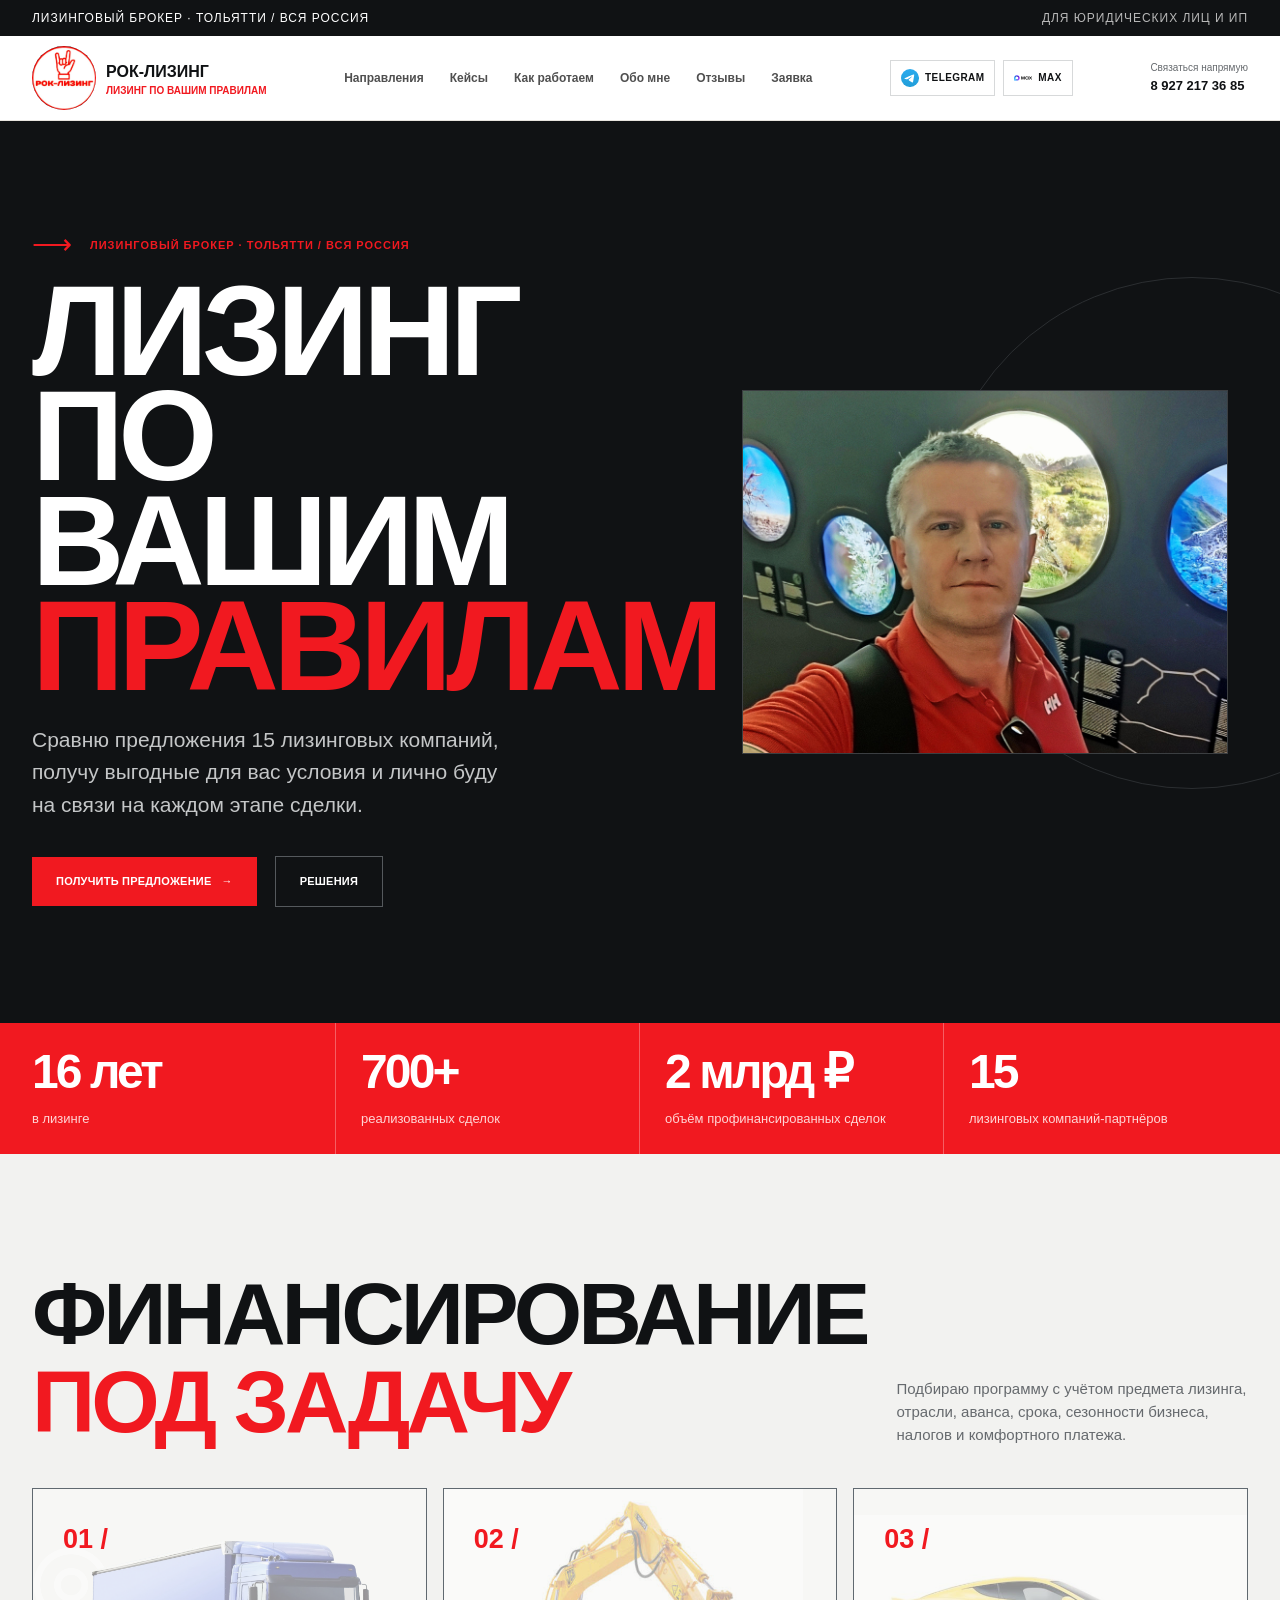
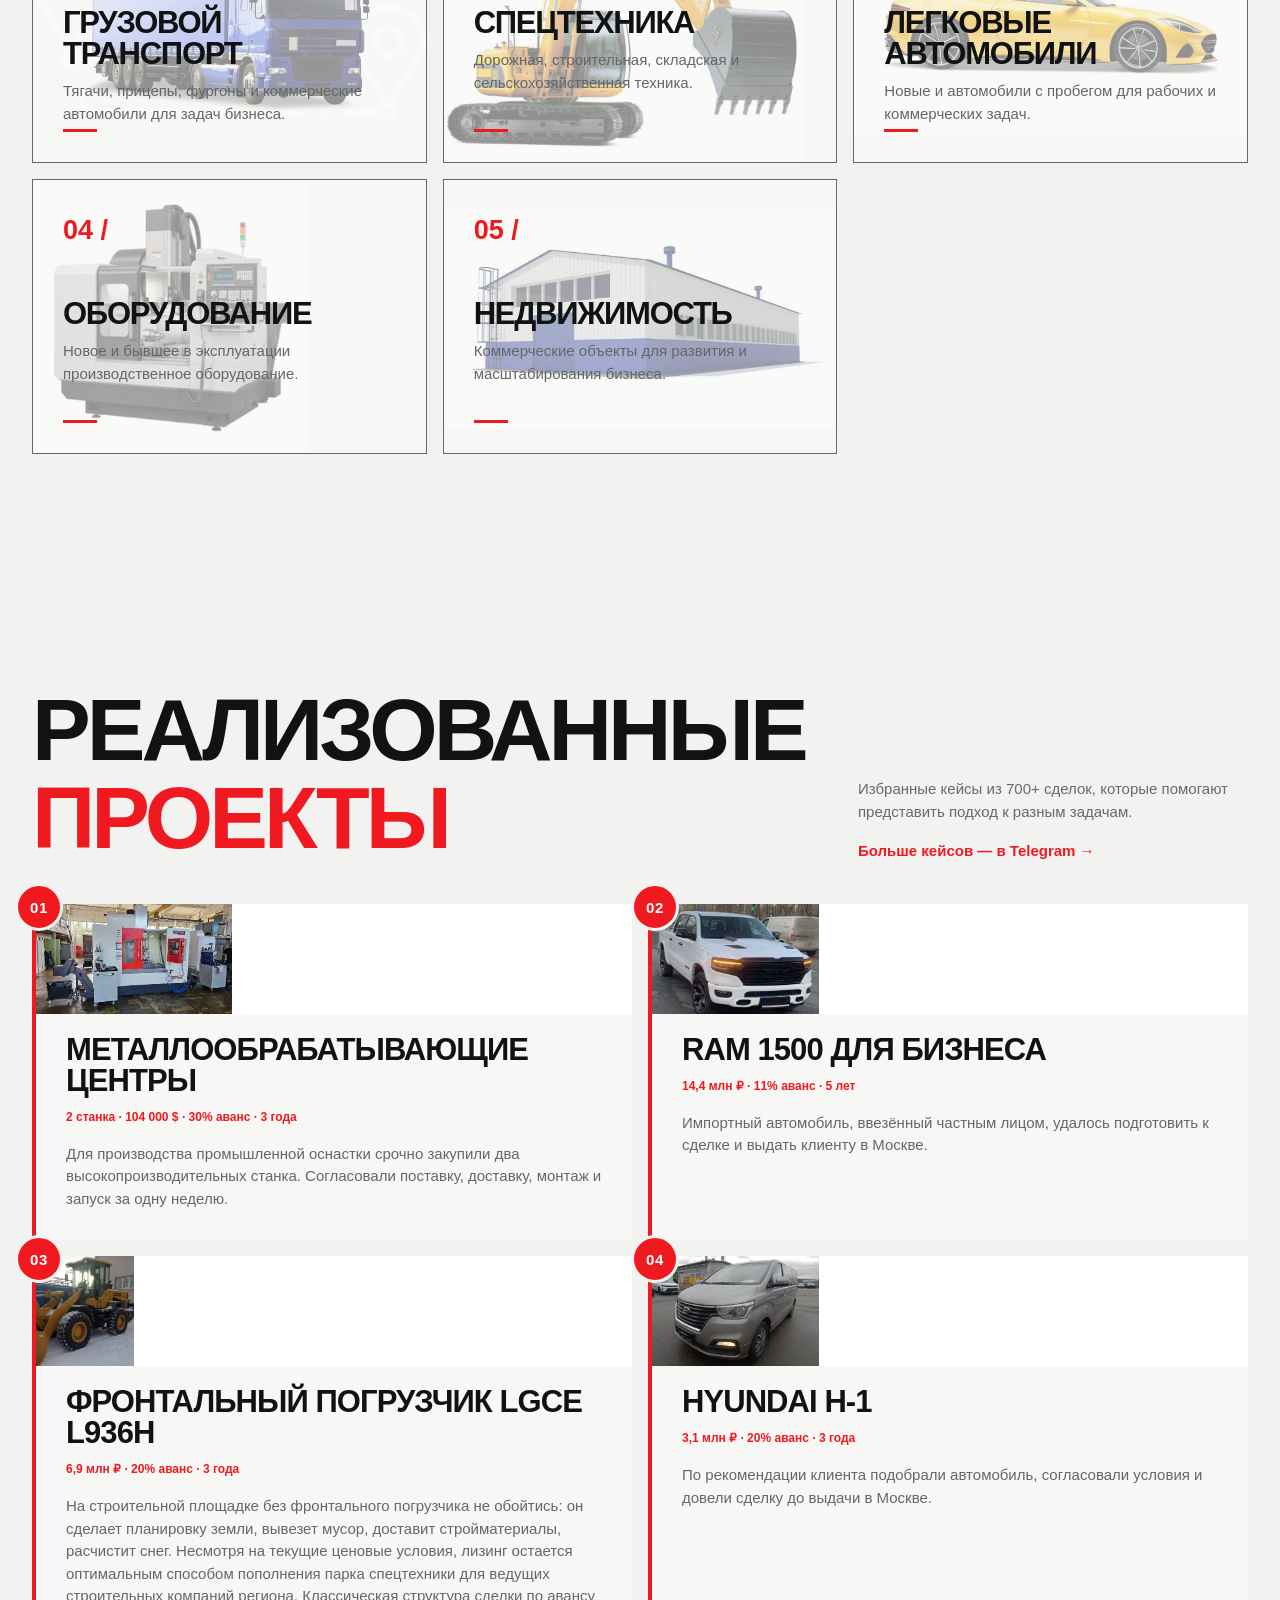
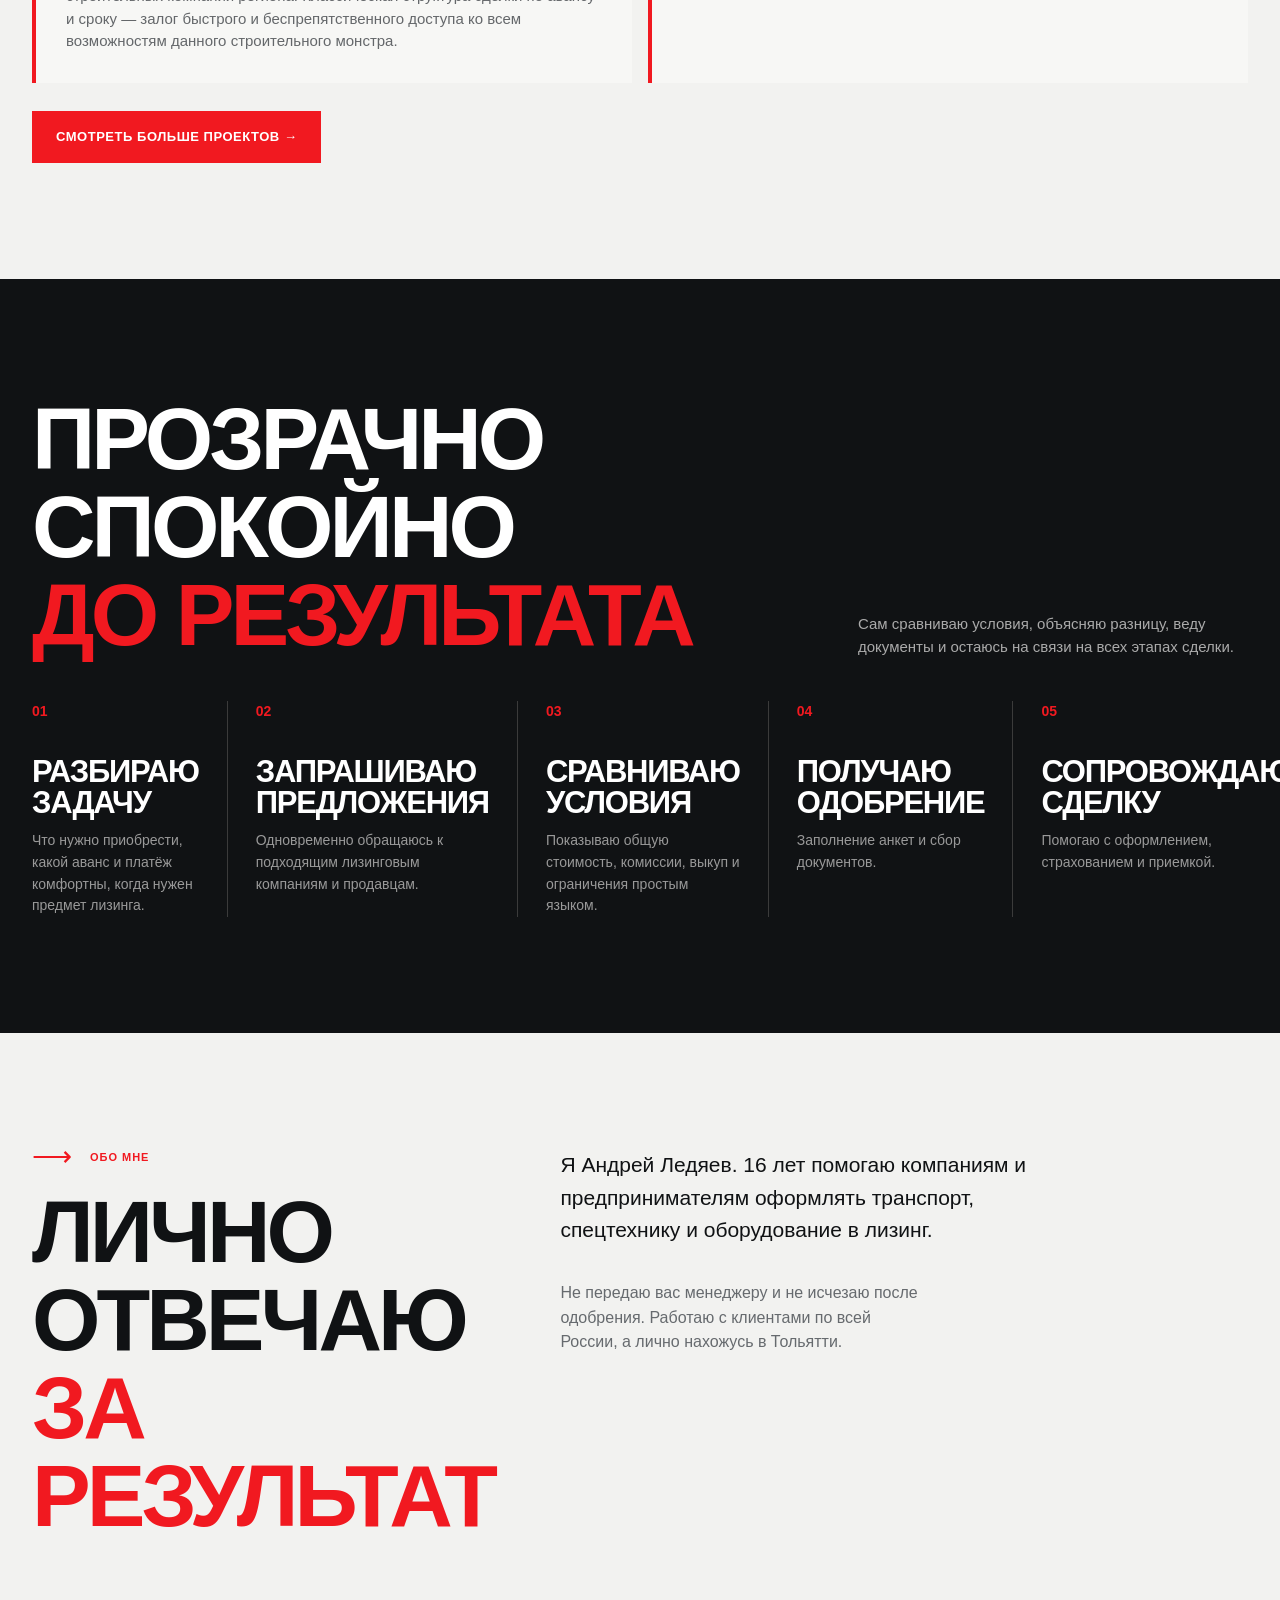
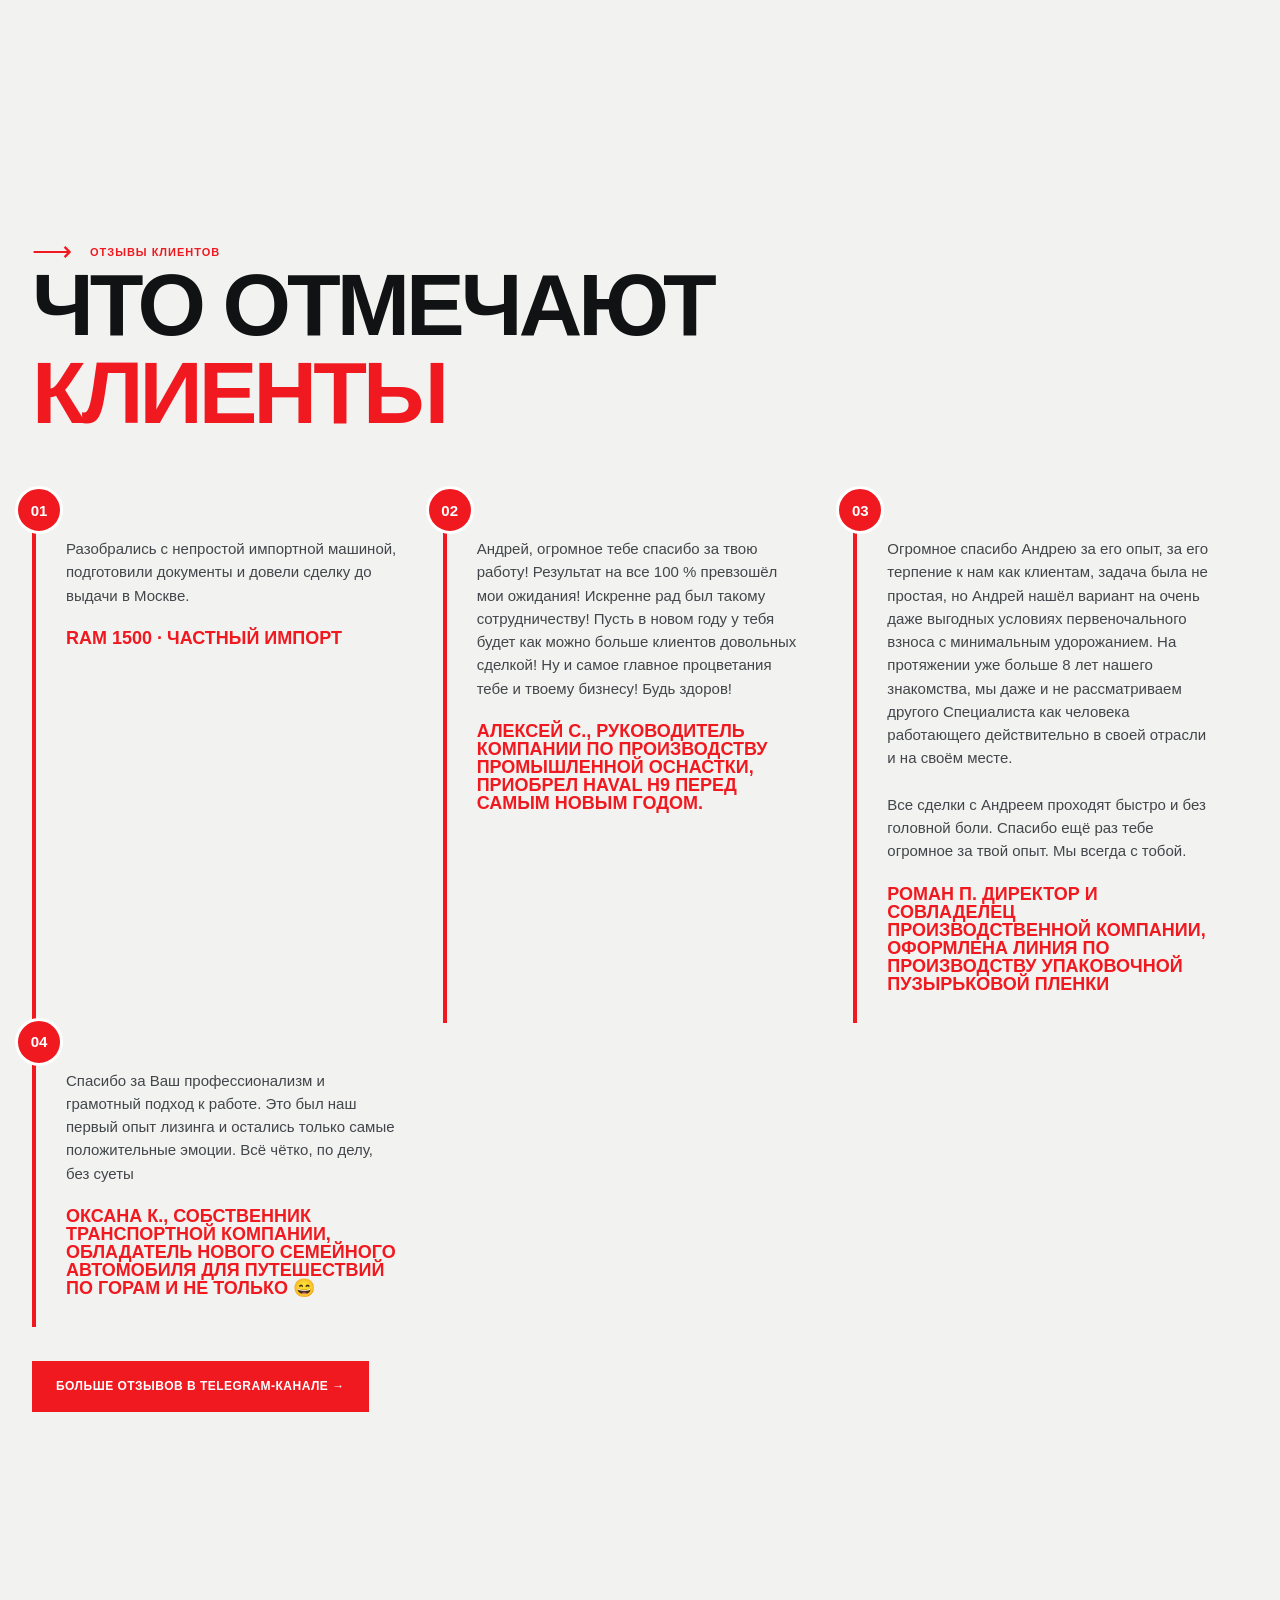
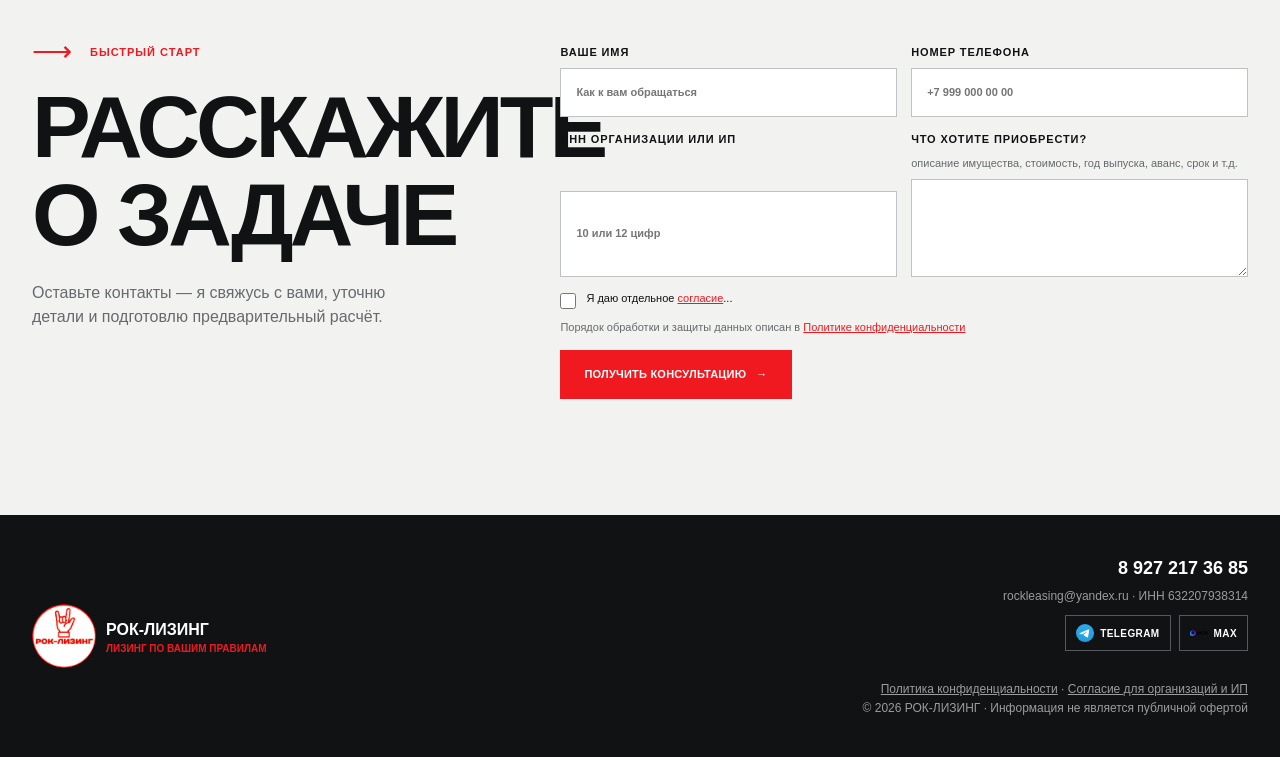
==== index.html @ af149088 "Update form action URL in index.html" ====
<!doctype html>
<html lang="ru">
<head>
  <meta charset="utf-8">
  <meta name="viewport" content="width=device-width, initial-scale=1">
  <meta name="description" content="РОК-ЛИЗИНГ — подбор выгодных условий лизинга с Андреем Ледяевым. Сравним предложения 15 лизинговых компаний.">
  <title>РОК-ЛИЗИНГ — подбор выгодных условий лизинга</title>
  <link rel="icon" type="image/png" href="assets/icons/favicon.png">
  <style>
    :root {
      --red: #ed1c24;
      --red-dark: #bd1017;
      --ink: #111111;
      --muted: #707070;
      --line: #dfdfdf;
      --paper: #f6f6f4;
      --white: #ffffff;
      --radius: 22px;
    }

    * { box-sizing: border-box; }
    html { scroll-behavior: smooth; }
    body {
      margin: 0;
      color: var(--ink);
      background: var(--paper);
      font-family: Arial, Helvetica, sans-serif;
      line-height: 1.45;
    }
    a { color: inherit; text-decoration: none; }
    button, input, textarea { font: inherit; }
    .container { width: min(1180px, calc(100% - 48px)); margin: 0 auto; }

    .topbar {
      background: var(--ink);
      color: var(--white);
      font-size: 12px;
      letter-spacing: .08em;
      text-transform: uppercase;
    }
    .topbar__inner {
      min-height: 36px;
      display: flex;
      align-items: center;
      justify-content: space-between;
      gap: 20px;
    }
    .topbar__inner span:last-child { color: #b8b8b8; }

    header {
      background: var(--white);
      border-bottom: 1px solid var(--line);
      position: sticky;
      top: 0;
      z-index: 10;
    }
    .nav {
      height: 78px;
      display: flex;
      align-items: center;
      justify-content: space-between;
      gap: 32px;
    }
    .logo {
      display: inline-flex;
      align-items: center;
      gap: 10px;
      font-weight: 900;
      letter-spacing: -.04em;
      font-size: 22px;
    }
    .logo__image {
      width: 52px;
      height: 52px;
      display: block;
      object-fit: cover;
      border-radius: 50%;
    }
    .logo__text { display: grid; gap: 1px; }
    header .logo__text { color: var(--ink); }
    .logo__tagline {
      color: var(--red);
      font-size: 9px;
      font-weight: 700;
      letter-spacing: .02em;
      line-height: 1.1;
      text-transform: none;
    }
    nav { display: flex; align-items: center; gap: 28px; font-size: 14px; }
    nav a { color: #4f4f4f; transition: color .2s ease; }
    nav a:hover { color: var(--red); }
    .nav__phone { font-weight: 700; color: var(--ink); white-space: nowrap; }
    .nav__phone small { display: block; font-weight: 400; color: var(--muted); text-align: right; font-size: 10px; }
    .contact-links { display: flex; align-items: center; gap: 8px; }
    .contact-link {
      display: inline-flex;
      align-items: center;
      gap: 6px;
      padding: 8px 10px;
      border: 1px solid var(--line);
      color: var(--ink);
      font-size: 10px;
      font-weight: 800;
      letter-spacing: .04em;
      text-transform: uppercase;
      white-space: nowrap;
    }
    .contact-link:hover { border-color: var(--red); color: var(--red); }
    .contact-link__icon { width: 18px; height: 18px; display: block; flex: 0 0 auto; }

    .hero {
      overflow: hidden;
      background: var(--white);
      border-bottom: 1px solid var(--line);
    }
    .hero__grid {
      min-height: 560px;
      display: grid;
      grid-template-columns: 1.04fr .96fr;
      align-items: center;
      gap: 60px;
      position: relative;
    }
    .hero__grid:after {
      content: "";
      position: absolute;
      width: 510px;
      height: 510px;
      border: 1px solid #e8e8e8;
      border-radius: 50%;
      right: -200px;
      top: 40px;
    }
    .eyebrow {
      display: flex;
      align-items: center;
      gap: 10px;
      color: var(--red);
      font-size: 12px;
      font-weight: 800;
      letter-spacing: .14em;
      text-transform: uppercase;
    }
    .eyebrow:before { content: "⟶"; width: 48px; color: var(--red); font-size: 28px; font-weight: 400; line-height: .6; }
    h1 {
      max-width: 650px;
      text-align: left;
      font-size: clamp(46px, 6vw, 82px);
      line-height: .82;
      letter-spacing: -.07em;
      text-transform: uppercase;
      margin: 25px 0 25px;
    }
    h1 em { color: var(--red); font-style: normal; }
    .hero__lead { max-width: 490px; color: #5f5f5f; font-size: 18px; margin: 0 0 34px; }
    .hero__slogan {
      color: var(--red);
      font-size: 14px;
      font-weight: 800;
      letter-spacing: .02em;
      margin: -10px 0 22px;
    }
    .actions { display: flex; align-items: center; gap: 18px; flex-wrap: wrap; }
    .button {
      border: 0;
      border-radius: 4px;
      padding: 16px 24px;
      display: inline-flex;
      align-items: center;
      justify-content: center;
      gap: 10px;
      cursor: pointer;
      font-size: 14px;
      font-weight: 800;
      transition: transform .2s ease, background .2s ease;
    }
    .button:hover { transform: translateY(-2px); }
    .button--red { background: var(--red); color: var(--white); }
    .button--red:hover { background: var(--red-dark); }
    .button--light { background: #f1f1f1; color: var(--ink); }
    .button--light:hover { background: #e6e6e6; }
    .hero__note { margin-top: 24px; font-size: 12px; color: #888; }
    .hero__visual { position: relative; z-index: 1; min-height: 440px; min-width: 0; display: grid; place-items: center; }
    .hero__photo {
      display: block;
      width: min(100%, 500px);
      aspect-ratio: 4 / 3;
      object-fit: cover;
      border: 1px solid #3b3e41;
    }
    .visual-card {
      width: min(100%, 460px);
      aspect-ratio: 1 / 1.08;
      background: var(--ink);
      color: var(--white);
      padding: 32px;
      position: relative;
      overflow: hidden;
      transform: rotate(3deg);
      box-shadow: 22px 22px 0 var(--red);
    }
    .visual-card:after {
      content: "Р";
      position: absolute;
      color: var(--red);
      opacity: .9;
      font-size: 420px;
      font-weight: 900;
      line-height: .8;
      right: -38px;
      bottom: -30px;
      letter-spacing: -.2em;
    }
    .visual-card__label { color: #9e9e9e; font-size: 11px; letter-spacing: .12em; text-transform: uppercase; position: relative; z-index: 1; }
    .visual-card h2 { max-width: 260px; font-size: 38px; line-height: .95; letter-spacing: -.07em; position: relative; z-index: 1; margin: 100px 0 0; }
    .visual-card__number { position: absolute; z-index: 1; left: 32px; bottom: 30px; font-size: 12px; color: #bbb; }

    .stats { background: var(--red); color: var(--white); }
    .stats__grid { display: grid; grid-template-columns: repeat(4, 1fr); }
    .stat { min-height: 126px; padding: 25px 20px 24px 0; border-right: 1px solid rgba(255,255,255,.3); }
    .stat:not(:first-child) { padding-left: 25px; }
    .stat:last-child { border-right: 0; }
    .stat strong { display: block; font-size: 34px; line-height: 1; letter-spacing: -.06em; margin-bottom: 10px; }
    .stat span { color: #ffd5d5; font-size: 13px; }

    section { padding: 96px 0; }
    .section-head { display: flex; align-items: end; justify-content: space-between; gap: 30px; margin-bottom: 42px; }
    .section-title { margin: 0; font-size: clamp(34px, 4vw, 56px); line-height: .98; letter-spacing: -.06em; }
    .section-copy { max-width: 390px; color: var(--muted); margin: 0; }
    .services { background: var(--paper); }
    .cards { display: grid; grid-template-columns: repeat(3, 1fr); gap: 18px; }
    .card {
      background: var(--white);
      border: 1px solid var(--line);
      padding: 30px;
      min-height: 260px;
      position: relative;
      transition: transform .2s ease, box-shadow .2s ease;
    }
    .card:hover { transform: translateY(-5px); box-shadow: 0 16px 32px rgba(0,0,0,.07); }
    .card { overflow: hidden; }
    .card:before { content: ""; position: absolute; inset: 0; background-position: left center; background-repeat: no-repeat; background-size: contain; opacity: .42; pointer-events: none; }
    .card:hover:before { filter: brightness(1.3); }
    .card:nth-child(1):before { background-image: url('category-images/cargo.png'); }
    .card:nth-child(2):before { background-image: url('category-images/special-equipment-excavator.jpg'); }
    .card:nth-child(3):before { background-image: url('category-images/passenger.jpg'); }
    .card:nth-child(4):before { background-image: url('category-images/equipment.jpg'); }
    .card:nth-child(5):before { background-image: url('category-images/real-estate.jpg'); }
    .card > * { position: relative; z-index: 1; }
    .card__icon { color: var(--red); font-size: 27px; font-weight: 900; }
    .card h3 { font-size: 21px; letter-spacing: -.04em; margin: 46px 0 10px; }
    .card p { color: var(--muted); font-size: 14px; margin: 0; }
    .card__line { width: 34px; height: 3px; background: var(--red); position: absolute; left: 30px; bottom: 30px; }

    .cases { background: var(--white); }
    .cases__grid { display: grid; grid-template-columns: repeat(2, 1fr); gap: 32px; counter-reset: realized-projects; }
    .case {
      border-left: 4px solid var(--red);
      padding-left: 30px;
      padding-bottom: 30px;
      border-bottom: 1px solid var(--line);
      position: relative;
      counter-increment: realized-projects;
    }
    .case:before {
      content: counter(realized-projects, decimal-leading-zero);
      position: absolute;
      top: -21px;
      left: -21px;
      width: 42px;
      height: 42px;
      display: grid;
      place-items: center;
      border: 3px solid var(--paper);
      border-radius: 50%;
      background: var(--red);
      color: var(--white);
      z-index: 2;
      font: 700 15px/1 'Roboto Condensed', 'Arial Narrow', sans-serif;
      letter-spacing: .04em;
    }
    .case:nth-child(odd) { border-bottom: 0; }
    .case__image { width: 100%; height: 150px; object-fit: cover; display: block; margin: -30px -30px 20px; width: calc(100% + 60px); }
    .case__title { font-size: 20px; font-weight: 800; letter-spacing: -.03em; margin: 0 0 8px; }
    .case__meta { color: var(--muted); font-size: 13px; margin-bottom: 16px; }
    .case__meta strong { color: var(--red); font-weight: 700; }
    .case__desc { color: #5f5f5f; font-size: 15px; margin: 0; line-height: 1.5; }

    .process { background: var(--ink); color: var(--white); }
    .process .section-copy { color: #aaa; }
    .process__grid { display: grid; grid-template-columns: repeat(5, 1fr); gap: 0; }
    .step { padding: 0 28px 0 0; position: relative; }
    .step:not(:last-child) { margin-right: 28px; border-right: 1px solid #3b3b3b; }
    .step__number { color: var(--red); font-size: 14px; font-weight: 800; }
    .step h3 { margin: 34px 0 12px; font-size: 20px; letter-spacing: -.04em; }
    .step p { color: #999; font-size: 14px; margin: 0; }

    .form-section { background: var(--white); }
    .reviews-section { background: var(--paper); }
    .form-wrap { display: grid; grid-template-columns: .8fr 1.2fr; gap: 70px; align-items: start; }
    .reviews-block { margin-top: 72px; }
    .reviews-block .section-title { margin: 0 0 28px; }
    .reviews-grid { display: grid; grid-template-columns: repeat(3, 1fr); gap: 16px; }
    .review-card {
      position: relative;
      min-height: 220px;
      padding: 30px;
      border-left: 4px solid var(--red);
      background: var(--paper);
      color: var(--ink);
      counter-increment: reviews;
    }
    .reviews-grid { counter-reset: reviews; }
    .review-card:before {
      content: counter(reviews, decimal-leading-zero);
      position: absolute;
      top: -21px;
      left: -21px;
      width: 42px;
      height: 42px;
      display: grid;
      place-items: center;
      border: 3px solid var(--white);
      border-radius: 50%;
      background: var(--red);
      color: var(--white);
      font: 700 15px/1 'Roboto Condensed', 'Arial Narrow', sans-serif;
    }
    .review-card p { margin: 0 0 22px; color: #42464a; font-size: 15px; }
    .review-card strong { display: block; color: var(--red); font: 700 18px/1 'Roboto Condensed', 'Arial Narrow', sans-serif; text-transform: uppercase; }
    .reviews-channel { display: inline-flex; margin-top: 34px; padding: 16px 24px; background: var(--red); color: var(--white); font-size: 12px; font-weight: 800; letter-spacing: .04em; text-transform: uppercase; }
    .reviews-channel:hover { background: var(--red-dark); }
    @media (max-width: 800px) {
      .reviews-grid { grid-template-columns: 1fr; gap: 28px; }
    }
    .form-wrap .section-title { max-width: 430px; }
    .form-intro { color: var(--muted); max-width: 360px; margin: 22px 0 0; }
    form { display: grid; grid-template-columns: 1fr 1fr; gap: 14px; }
    label { display: grid; gap: 7px; font-size: 11px; font-weight: 800; letter-spacing: .08em; text-transform: uppercase; }
    label:last-of-type, form .button { grid-column: 1 / -1; }
    input, textarea { width: 100%; border: 1px solid #d8d8d8; border-radius: 3px; padding: 15px; color: var(--ink); outline: none; background: #fafafa; }
    input:focus, textarea:focus { border-color: var(--red); box-shadow: 0 0 0 2px rgba(237,28,36,.12); }
    textarea { min-height: 98px; resize: vertical; }
    form .button { width: fit-content; }
    .form-message { display: none; color: #1c7b43; font-size: 13px; margin: 0; grid-column: 1 / -1; }

    footer { background: var(--ink); color: var(--white); padding: 40px 0; }
    .footer__inner { display: flex; justify-content: space-between; align-items: center; gap: 30px; }
    .footer__details { color: #9c9c9c; font-size: 12px; text-align: right; }
    .footer__details > a { color: var(--white); font-size: 18px; font-weight: 800; display: block; margin-bottom: 4px; }
    .footer__details span a { color: inherit; font-size: inherit; font-weight: inherit; display: inline; margin: 0; }
    .footer__contact-links { justify-content: flex-end; margin: 10px 0; }
    .footer__contact-links .contact-link { border-color: #55595d; color: var(--white); font-size: 10px; }
    .footer__contact-links .contact-link:hover { border-color: var(--white); color: var(--white); }

    @media (max-width: 800px) {
      .container { width: min(100% - 32px, 600px); }
      nav { display: none; }
      .nav { height: auto; min-height: 68px; padding: 8px 0; gap: 12px; }
      .nav__phone small { display: none; }
      .nav__contact-links { margin-left: auto; }
      .hero__grid, .form-wrap { grid-template-columns: 1fr; gap: 40px; }
      .hero__grid { padding: 70px 0 90px; }
      .hero__visual { min-height: auto; }
      .hero__photo { width: 100%; }
      .visual-card { width: min(86%, 400px); }
      .stats__grid, .process__grid { grid-template-columns: repeat(2, 1fr); }
      .stat:nth-child(2) { border-right: 0; }
      .stat:nth-child(n+3) { border-top: 1px solid rgba(255,255,255,.3); }
      .stat:nth-child(3) { padding-left: 0; }
      .section-head { display: block; }
      .section-copy { margin-top: 18px; }
      .cards { grid-template-columns: 1fr; }
      .step { padding: 0 0 30px; margin: 0 0 30px !important; border: 0 !important; border-bottom: 1px solid #3b3b3b !important; }
      .step:last-child { border: 0 !important; margin-bottom: 0 !important; padding-bottom: 0; }
      section { padding: 70px 0; }
      .footer__inner { align-items: start; flex-direction: column; }
      .footer__details { text-align: left; }
      .footer__contact-links { justify-content: flex-start; }
    }
    @media (max-width: 480px) {
      .topbar__inner span:last-child { display: none; }
      .nav__phone { display: none; }
      .nav__contact-links .contact-link { padding: 7px 8px; font-size: 9px; }
      h1 { font-size: 55px; }
      .hero__lead { font-size: 16px; }
      form { grid-template-columns: 1fr; }
      label:last-of-type, form .button { grid-column: auto; }
      .stat strong { font-size: 28px; }
    }
    @import url('https://fonts.googleapis.com/css2?family=Onest:wght@400;500;600;700&family=Roboto+Condensed:wght@500;600;700;800&display=swap');

    :root {
      --red: #f11920;
      --red-dark: #c91017;
      --ink: #101214;
      --muted: #64676a;
      --line: #d9d6d0;
      --paper: #f2f0eb;
      --white: #ffffff;
    }
    body { background: var(--paper); color: var(--ink); font-family: 'Onest', Arial, sans-serif; font-size: 16px; line-height: 1.55; }
    h1, h2, h3, .section-title, .visual-card h2 { font-family: 'Roboto Condensed', 'Arial Narrow', sans-serif; font-weight: 700; }
    .container { width: min(1216px, calc(100% - 48px)); }
    .topbar { background: var(--ink); font-family: 'Onest', Arial, sans-serif; }
    header { background: rgba(255,255,255,.96); border-bottom: 1px solid #e8e5df; }
    .nav { height: 84px; }
    .logo { font-family: 'Onest', Arial, sans-serif; font-size: 16px; letter-spacing: 0; }
    .logo__image { width: 64px; height: 64px; image-rendering: auto; }
    .logo__tagline { font-size: 10px; letter-spacing: 0; }
    nav { font-size: 12px; font-weight: 600; gap: 26px; }
    .nav__phone { font-size: 13px; }
    .nav__phone small { font-size: 10px; }
    .hero { background: var(--ink); color: var(--white); border-bottom: 0; }
    .hero__grid { min-height: 620px; }
    .hero__grid:after { border-color: #2b2e31; }
    .eyebrow { font-family: 'Onest', Arial, sans-serif; font-size: 11px; letter-spacing: .09em; }
    h1 { font-size: clamp(56px, 8vw, 105px); letter-spacing: -.045em; line-height: .91; }
    .hero__lead { color: #c4c6c7; font-size: 17px; line-height: 1.55; }
    .hero__slogan { color: #ff5960; font-size: 13px; letter-spacing: .05em; text-transform: uppercase; }
    .button { border-radius: 0; min-height: 48px; font-family: 'Onest', Arial, sans-serif; font-size: 11px; letter-spacing: .02em; text-transform: uppercase; }
    .button--light { background: transparent; border: 1px solid #55595d; color: var(--white); }
    .button--light:hover { background: #25282b; }
    .hero__note { color: #92969a; }
    .visual-card { background: #25282b; box-shadow: 24px 24px 0 var(--red); }
    .stats { background: var(--red); }
    .stat strong { font-family: 'Roboto Condensed', 'Arial Narrow', sans-serif; font-size: 38px; font-weight: 700; }
    section { padding: 116px 0; }
    .services { background: var(--paper); }
    .section-title { font-size: clamp(42px, 5.5vw, 72px); letter-spacing: -.045em; }
    .section-copy, .card p, .case__desc { color: var(--muted); font-size: 15px; }
    .cards { gap: 16px; }
    .card { border: 1px solid var(--line); border-radius: 0; background: rgba(255,255,255,.42); min-height: 275px; }
    .card:hover { box-shadow: none; background: var(--white); }
    .card h3, .case__title { font-family: 'Roboto Condensed', 'Arial Narrow', sans-serif; font-size: 25px; font-weight: 700; }
    .cases { background: var(--paper); }
    .cases__grid { gap: 16px; }
    .case { background: var(--white); border: 0; border-left: 4px solid var(--red); padding: 30px; transition: transform .2s ease; cursor: pointer; }
    .case:hover { transform: translateY(-4px); }
    .case__image { height: 110px; margin: -30px -30px 20px; width: calc(100% + 60px); object-fit: contain; object-position: left center; background: var(--white); filter: saturate(.9); }
    .case__meta { font-size: 12px; color: var(--muted); }
    .case__meta strong { color: var(--red); font-weight: 700; }
    .process { background: var(--ink); }
    .process .section-title { color: var(--white); }
    .step h3 { font-family: 'Roboto Condensed', 'Arial Narrow', sans-serif; font-size: 25px; }
    .form-section { background: var(--paper); }
    input, textarea { border: 1px solid var(--line); border-radius: 0; background: rgba(255,255,255,.55); font-family: 'Onest', Arial, sans-serif; }
    input:focus, textarea:focus { border-color: var(--red); box-shadow: none; background: var(--white); }
    footer { background: var(--ink); }
    .hero-collage {
      width: min(100%, 500px);
      aspect-ratio: 1 / 1.08;
      display: grid;
      grid-template-columns: 1.12fr .88fr;
      grid-template-rows: 1fr 1fr;
      gap: 6px;
      padding: 6px;
      background: var(--red);
      transform: rotate(2deg);
      box-shadow: 18px 18px 0 #25282b;
      overflow: hidden;
    }
    .hero-collage__tile {
      position: relative;
      min-width: 0;
      overflow: hidden;
      background-position: center;
      background-repeat: no-repeat;
      background-size: contain;
      background-color: rgba(16,18,20,.88);
      filter: saturate(.84) contrast(1.02);
      opacity: .96;
    }
    .hero-collage__tile--suv { grid-row: span 2; background-image: url('hero-images/hero-suv.jpg'); background-position: 58% center; }
    .hero-collage__tile--jaecoo { background-image: url('hero-images/hero-jaecoo.jpg'); background-position: 48% center; }
    .hero-collage__tile--machine { background-image: url('hero-images/hero-machine.jpg'); background-position: 44% center; }
    .hero-collage__tile--ram { display: none; }
    .hero-collage__tile:after {
      content: "";
      position: absolute;
      inset: 0;
      background: rgba(16,18,20,.12);
      pointer-events: none;
    }
    @media (max-width: 800px) {
      .container { width: min(100% - 32px, 620px); }
      .hero__grid { min-height: auto; padding: 85px 0 105px; }
      .visual-card { box-shadow: 14px 14px 0 var(--red); }
      .case__image { height: 90px; }
      section { padding: 82px 0; }
    }    .cases__channel { display: inline-block; color: var(--red); font-weight: 700; margin-top: 16px; }
    .cases__more { display: inline-flex; align-items: center; gap: 14px; margin-top: 28px; padding: 16px 24px; background: var(--red); color: var(--white); font-size: 13px; font-weight: 800; letter-spacing: .04em; text-transform: uppercase; text-decoration: none; transition: background .2s ease, transform .2s ease; }
    .cases__more:hover { background: var(--red-dark); transform: translateY(-2px); }
    .optional { color: var(--muted); font-weight: 400; text-transform: none; letter-spacing: 0; }
    .consent-check { display: flex; grid-template-columns: auto 1fr; align-items: flex-start; gap: 10px; font-size: 11px; font-weight: 400; letter-spacing: 0; text-transform: none; line-height: 1.45; }
    .consent-check input { width: 16px; height: 16px; margin: 2px 0 0; flex: 0 0 auto; }
    .consent-check a, .privacy-note a, .footer__link {
      color: var(--red);
      text-decoration: underline;
      cursor: pointer;
      position: relative;
      z-index: 2;
      pointer-events: auto;
    }
    .privacy-note { grid-column: 1 / -1; color: var(--muted); font-size: 11px; margin: -4px 0 0; }    /* Graphite background theme */
    :root { --paper: #f2f2f0; --muted: #666a6e; --line: #d7d9da; }
    body { background: var(--paper); color: var(--ink); }
    .services, .cases, .form-section, .reviews-section { background: var(--paper); }
    .section-copy, .card p, .case__desc { color: var(--muted); }
    .section-title { color: var(--ink); }
    .card { background: #f7f7f5; color: var(--ink); border-color: #606970; }
    .card p { color: #64676a; }
    .case { background: #f7f7f5; color: var(--ink); }
    .case__desc, .case__meta { color: #64676a; }
    .form-intro { color: var(--muted); }
    label { color: var(--ink); }
    input, textarea { background: #fff; color: var(--ink); border-color: #bfc3c6; }  </style><style>
    h1 { font-size: clamp(70px, 10vw, 131px); line-height: .82; text-transform: uppercase; }
    .section-title { font-size: clamp(52px, 6.875vw, 90px); }
    .hero__slogan { font-size: 16px; }
    .hero__lead { font-size: 21px; }
    .form-section .hero__lead { color: var(--ink); }
    .visual-card h2 { font-size: 48px; }
    .card h3, .case__title, .step h3 { font-size: 31px; }
    .stat strong { font-size: 48px; }
    @media (max-width: 800px) {
      h1 { font-size: clamp(60px, 12.5vw, 88px); line-height: .8; text-transform: uppercase; }
      .section-title { font-size: clamp(47px, 8vw, 65px); }
      .hero__lead { font-size: 20px; }
      .card h3, .case__title, .step h3 { font-size: 28px; }
    }      /* Scale key typography by 25% */
    h1 { font-size: clamp(70px, 10vw, 131px); line-height: .82; text-transform: uppercase; }
    .section-title { font-size: clamp(52px, 6.875vw, 90px); }
    .hero__slogan { font-size: 16px; }
    .hero__lead { font-size: 21px; }
    .visual-card h2 { font-size: 48px; }
    .card h3, .case__title, .step h3 { font-size: 31px; }
    .stat strong { font-size: 48px; }
    @media (max-width: 800px) {
      h1 { font-size: clamp(60px, 12.5vw, 88px); line-height: .8; text-transform: uppercase; }
      .section-title { font-size: clamp(47px, 8vw, 65px); }
      .hero__lead { font-size: 20px; }
      .card h3, .case__title, .step h3 { font-size: 28px; }
    }
    .hero__slogan,
    .section-title,
    .card h3,
    .case__title,
    .step h3 {
      text-transform: uppercase;
      line-height: 1;
    }
    .logo__tagline {
      text-transform: uppercase;
      line-height: 1;
    }
    .cases .case__image {
      object-fit: contain;
      object-position: left center;
    }</style>
</head>
<body>
  <div class="topbar">
    <div class="container topbar__inner">
      <span>Лизинговый брокер · Тольятти / вся Россия</span>
      <span>Для юридических лиц и ИП</span>
    </div>
  </div>

  <header>
    <div class="container nav">
      <a class="logo" href="#" aria-label="РОК-ЛИЗИНГ — Лизинг по вашим правилам">
        <img class="logo__image" src="rok-leasing-logo.jpg" alt="Логотип РОК-ЛИЗИНГ">
        <span class="logo__text"><span>РОК-ЛИЗИНГ</span><span class="logo__tagline">Лизинг по вашим правилам</span></span>
      </a>
      <nav aria-label="Основная навигация">
        <a href="#services">Направления</a>
        <a href="#cases">Кейсы</a>
        <a href="#process">Как работаем</a>
        <a href="#about">Обо мне</a>
        <a href="#reviews">Отзывы</a>
        <a href="#request">Заявка</a>
      </nav>
      <div class="nav__contact-links contact-links" aria-label="Связаться в мессенджерах">
        <a class="contact-link" href="https://t.me/Andrew_tol" target="_blank" rel="noopener noreferrer" aria-label="Написать в Telegram"><img class="contact-link__icon" src="assets/icons/telegram-logo.svg" alt="">Telegram</a>
        <a class="contact-link" href="https://max.ru/u/f9LHodD0cOJPvlp0VBlNn9YOTiJM2QaoNQLh-k1BKUKkpNs5r4ZUwkQ7n7o" target="_blank" rel="noopener noreferrer" aria-label="Написать в MAX"><img class="contact-link__icon" src="assets/icons/max-logo.svg" alt="">MAX</a>
      </div>
      <a class="nav__phone" href="tel:+79272173685">
        <small>Связаться напрямую</small>
        8 927 217 36 85
      </a>
    </div>
  </header>

  <main>
    <section class="hero">
      <div class="container hero__grid">
        <div>
          <div class="eyebrow">Лизинговый брокер · Тольятти / вся Россия</div>
          <h1>ЛИЗИНГ<br>ПО ВАШИМ<br><em>ПРАВИЛАМ</em></h1>
          <p class="hero__lead">Сравню предложения 15 лизинговых компаний, получу выгодные для вас условия и лично буду на связи на каждом этапе сделки.</p>
          <div class="actions">
            <a class="button button--red" href="#request">Получить предложение <span>→</span></a>
            <a class="button button--light" href="#services">Решения</a>
          </div>
        </div>
        <div class="hero__visual">
          <img class="hero__photo" src="assets/images/hero-photo.jpg" alt="Предприниматель в кабине самолёта">
        </div>
      </div>
    </section>

    <div class="stats">
      <div class="container stats__grid">
        <div class="stat"><strong>16 лет</strong><span>в лизинге</span></div>
        <div class="stat"><strong>700+</strong><span>реализованных сделок</span></div>
        <div class="stat"><strong>2 млрд ₽</strong><span>объём профинансированных сделок</span></div>
        <div class="stat"><strong>15</strong><span>лизинговых компаний-партнёров</span></div>
      </div>
    </div>

    <section class="services" id="services">
      <div class="container">
        <div class="section-head">
          <h2 class="section-title">Финансирование<br><span style="color:var(--red)">под задачу</span></h2>
          <p class="section-copy">Подбираю программу с учётом предмета лизинга, отрасли, аванса, срока, сезонности бизнеса, налогов и комфортного платежа.</p>
        </div>
        <div class="cards">
          <article class="card">
            <div class="card__icon">01 /</div>
            <h3>Грузовой транспорт</h3>
            <p>Тягачи, прицепы, фургоны и коммерческие автомобили для задач бизнеса.</p>
            <div class="card__line"></div>
          </article>
          <article class="card">
            <div class="card__icon">02 /</div>
            <h3>Спецтехника</h3>
            <p>Дорожная, строительная, складская и сельскохозяйственная техника.</p>
            <div class="card__line"></div>
          </article>
          <article class="card">
            <div class="card__icon">03 /</div>
            <h3>Легковые автомобили</h3>
            <p>Новые и автомобили с пробегом для рабочих и коммерческих задач.</p>
            <div class="card__line"></div>
          </article>
          <article class="card">
            <div class="card__icon">04 /</div>
            <h3>Оборудование</h3>
            <p>Новое и бывшее в эксплуатации производственное оборудование.</p>
            <div class="card__line"></div>
          </article>
          <article class="card">
            <div class="card__icon">05 /</div>
            <h3>Недвижимость</h3>
            <p>Коммерческие объекты для развития и масштабирования бизнеса.</p>
            <div class="card__line"></div>
          </article>
        </div>
      </div>
    </section>

    <section class="cases" id="cases">
      <div class="container">
        <div class="section-head">
          <h2 class="section-title">Реализованные<br><span style="color:var(--red)">проекты</span></h2>
          <p class="section-copy">Избранные кейсы из 700+ сделок, которые помогают представить подход к разным задачам.<br><a class="cases__channel" href="https://t.me/rockleasing" target="_blank" rel="noopener noreferrer">Больше кейсов — в Telegram →</a></p>
        </div>
                        <div class="cases__grid">
          <a class="case" href="https://t.me/rockleasing/13" target="_blank" rel="noopener noreferrer" aria-label="Открыть кейс о металлообрабатывающих центрах"><img loading="lazy" decoding="async" class="case__image" src="case-images/case-13.jpg" alt="Производственное оборудование"><h3 class="case__title">Металлообрабатывающие центры</h3><p class="case__meta"><strong>2 станка · 104 000 $ · 30% аванс · 3 года</strong></p><p class="case__desc">Для производства промышленной оснастки срочно закупили два высокопроизводительных станка. Согласовали поставку, доставку, монтаж и запуск за одну неделю.</p></a>
          <a class="case" href="https://t.me/rockleasing/30" target="_blank" rel="noopener noreferrer" aria-label="Открыть кейс о RAM 1500"><img loading="lazy" decoding="async" class="case__image" src="case-images/case-30.jpg" alt="Автомобиль RAM 1500"><h3 class="case__title">RAM 1500 для бизнеса</h3><p class="case__meta"><strong>14,4 млн ₽ · 11% аванс · 5 лет</strong></p><p class="case__desc">Импортный автомобиль, ввезённый частным лицом, удалось подготовить к сделке и выдать клиенту в Москве.</p></a>
          <a class="case" href="https://t.me/rockleasing/33" target="_blank" rel="noopener noreferrer" aria-label="Открыть кейс о фронтальном погрузчике LGCE L936H"><img loading="lazy" decoding="async" class="case__image" src="case-images/case-33.jpg" alt="Фронтальный погрузчик LGCE L936H"><h3 class="case__title">Фронтальный погрузчик LGCE L936H</h3><p class="case__meta"><strong>6,9 млн ₽ · 20% аванс · 3 года</strong></p><p class="case__desc">На строительной площадке без фронтального погрузчика не обойтись: он сделает планировку земли, вывезет мусор, доставит стройматериалы, расчистит снег. Несмотря на текущие ценовые условия, лизинг остается оптимальным способом пополнения парка спецтехники для ведущих строительных компаний региона. Классическая структура сделки по авансу и сроку — залог быстрого и беспрепятственного доступа ко всем возможностям данного строительного монстра.</p></a>
          <a class="case" href="https://t.me/rockleasing/39" target="_blank" rel="noopener noreferrer" aria-label="Открыть кейс о HYUNDAI H-1"><img loading="lazy" decoding="async" class="case__image" src="case-images/case-39.jpg" alt="Автомобиль HYUNDAI H-1"><h3 class="case__title">HYUNDAI H-1</h3><p class="case__meta"><strong>3,1 млн ₽ · 20% аванс · 3 года</strong></p><p class="case__desc">По рекомендации клиента подобрали автомобиль, согласовали условия и довели сделку до выдачи в Москве.</p></a>
        </div>
        <a class="cases__more" href="cases.html">Смотреть больше проектов →</a>
      </div>
    </section>

    <section class="process" id="process">
      <div class="container">
        <div class="section-head">
          <h2 class="section-title">Прозрачно<br>Спокойно<br><span style="color:var(--red)">До результата</span></h2>
          <p class="section-copy">Сам сравниваю условия, объясняю разницу, веду документы и остаюсь на связи на всех этапах сделки.</p>
        </div>
        <div class="process__grid">
          <div class="step"><div class="step__number">01</div><h3>Разбираю задачу</h3><p>Что нужно приобрести, какой аванс и платёж комфортны, когда нужен предмет лизинга.</p></div>
          <div class="step"><div class="step__number">02</div><h3>Запрашиваю предложения</h3><p>Одновременно обращаюсь к подходящим лизинговым компаниям и продавцам.</p></div>
          <div class="step"><div class="step__number">03</div><h3>Сравниваю условия</h3><p>Показываю общую стоимость, комиссии, выкуп и ограничения простым языком.</p></div>
          <div class="step"><div class="step__number">04</div><h3>Получаю одобрение</h3><p>Заполнение анкет и сбор документов.</p></div>
          <div class="step"><div class="step__number">05</div><h3>Сопровождаю сделку</h3><p>Помогаю с оформлением, страхованием и приемкой.</p></div>
        </div>
      </div>
    </section>

    <section class="form-section" id="about">
      <div class="container form-wrap">
        <div>
          <div class="eyebrow">Обо мне</div>
          <h2 class="section-title" style="margin-top:22px">Лично<br>отвечаю<br><span style="color:var(--red)">за результат</span></h2>
        </div>
        <div>
          <p class="hero__lead" style="margin-top:0">Я Андрей Ледяев. 16 лет помогаю компаниям и предпринимателям оформлять транспорт, спецтехнику и оборудование в лизинг.</p>
          <p class="form-intro">Не передаю вас менеджеру и не исчезаю после одобрения. Работаю с клиентами по всей России, а лично нахожусь в Тольятти.</p>
        </div>
      </div>
    </section>

    <section class="reviews-section" id="reviews">
      <div class="container reviews-block">
        <div class="section-head">
          <div>
            <div class="eyebrow">Отзывы клиентов</div>
            <h2 class="section-title">Что отмечают<br><span style="color:var(--red)">клиенты</span></h2>
          </div>
        </div>
        <div class="reviews-grid">
          <article class="review-card">
            <p>Разобрались с непростой импортной машиной, подготовили документы и довели сделку до выдачи в Москве.</p>
            <strong>RAM 1500 · частный импорт</strong>
          </article>
          <article class="review-card">
            <p>Андрей, огромное тебе спасибо за твою работу! Результат на все 100 % превзошёл мои ожидания! Искренне рад был такому сотрудничеству! Пусть в новом году у тебя будет как можно больше клиентов довольных сделкой! Ну и самое главное процветания тебе и твоему бизнесу! Будь здоров!</p>
            <strong>Алексей С., руководитель компании по производству промышленной оснастки, приобрел Haval H9 перед самым Новым годом.</strong>
          </article>
          <article class="review-card">
            <p>Огромное спасибо Андрею за его опыт, за его терпение к нам как клиентам, задача была не простая, но Андрей нашёл вариант на очень даже выгодных условиях первеночального взноса с минимальным удорожанием. На протяжении уже больше 8 лет нашего знакомства, мы даже и не рассматриваем другого Специалиста как человека работающего действительно в своей отрасли и на своём месте.<br><br>Все сделки с Андреем проходят быстро и без головной боли. Спасибо ещё раз тебе огромное за твой опыт. Мы всегда с тобой.</p>
            <strong>Роман П. директор и совладелец производственной компании, оформлена линия по производству упаковочной пузырьковой пленки</strong>
          </article>
          <article class="review-card">
            <p>Спасибо за Ваш профессионализм и грамотный подход к работе. Это был наш первый опыт лизинга и остались только самые положительные эмоции. Всё чётко, по делу, без суеты</p>
            <strong>Оксана К., собственник транспортной компании, обладатель нового семейного автомобиля для путешествий по горам и не только 😄</strong>
          </article>
        </div>
        <a class="reviews-channel" href="https://t.me/rockleasing" target="_blank" rel="noopener noreferrer">БОЛЬШЕ ОТЗЫВОВ В TELEGRAM-КАНАЛЕ →</a>
      </div>
    </section>

    <section class="form-section" id="request">
      <div class="container form-wrap">
        <div>
          <div class="eyebrow">Быстрый старт</div>
          <h2 class="section-title" style="margin-top:22px">Расскажите<br>о задаче</h2>
          <p class="form-intro">Оставьте контакты — я свяжусь с вами, уточню детали и подготовлю предварительный расчёт.</p>
        </div>
              <form action="https://api.web3forms.com/submit" method="POST" id="request-form">
    <input type="hidden" name="access_key" value="0e8a32be-b440-4fc5-bb57-417f5a3dabf2">
    <label>Ваше имя<input type="text" name="Имя" placeholder="Как к вам обращаться" autocomplete="name" required></label>
    <label>Номер телефона<input type="tel" name="Телефон" placeholder="+7 999 000 00 00" autocomplete="tel" required></label>
    <label>ИНН организации или ИП<input type="text" name="ИНН" placeholder="10 или 12 цифр" inputmode="numeric" minlength="10" maxlength="12"></label>
    <label>Что хотите приобрести? <span class="optional">описание имущества, стоимость, год выпуска, аванс, срок и т.д.</span><textarea name="Что приобрести"></textarea></label>
    <label class="consent-check"><input type="checkbox" name="Согласие на обработку данных" required><span>Я даю отдельное <a href="consent-business.html" target="_blank" rel="noopener noreferrer">согласие</a>...</span></label>
    <p class="privacy-note">Порядок обработки и защиты данных описан в <a href="privacy.html" target="_blank" rel="noopener noreferrer">Политике конфиденциальности</a></p>
    <button class="button button--red" type="submit">Получить консультацию <span>→</span></button>
</form>

      </div>
    </section>
  </main>

  <footer>
    <div class="container footer__inner">
      <a class="logo" href="#" aria-label="РОК-ЛИЗИНГ — Лизинг по вашим правилам">
        <img class="logo__image" src="rok-leasing-logo.jpg" alt="Логотип РОК-ЛИЗИНГ">
        <span class="logo__text"><span>РОК-ЛИЗИНГ</span><span class="logo__tagline">Лизинг по вашим правилам</span></span>
      </a>
      <div class="footer__details">
      <a href="tel:+79272173685">8 927 217 36 85</a>
      <span><a href="mailto:rockleasing@yandex.ru">rockleasing@yandex.ru</a> · ИНН 632207938314</span>
      <div class="footer__contact-links contact-links" aria-label="Связаться в мессенджерах">
        <a class="contact-link" href="https://t.me/Andrew_tol" target="_blank" rel="noopener noreferrer" aria-label="Написать в Telegram"><img class="contact-link__icon" src="assets/icons/telegram-logo.svg" alt="">Telegram</a>
        <a class="contact-link" href="https://max.ru/u/f9LHodD0cOJPvlp0VBlNn9YOTiJM2QaoNQLh-k1BKUKkpNs5r4ZUwkQ7n7o" target="_blank" rel="noopener noreferrer" aria-label="Написать в MAX"><img class="contact-link__icon" src="assets/icons/max-logo.svg" alt="">MAX</a>
      </div>
      <br>
      <span><a class="footer__link" href="privacy.html">Политика конфиденциальности</a> · <a class="footer__link" href="consent-business.html">Согласие для организаций и ИП</a></span><br>
      <span>© 2026 РОК-ЛИЗИНГ · Информация не является публичной офертой</span>
      </div>
    </div>
  </footer>

  <script>
    document.getElementById('request-form').addEventListener('submit', function (event) {
      event.preventDefault();
      this.querySelector('.form-message').style.display = 'block';
      this.querySelector('button').disabled = true;
      this.querySelector('button').style.opacity = '.65';
    });
  </script>
</body>
</html>
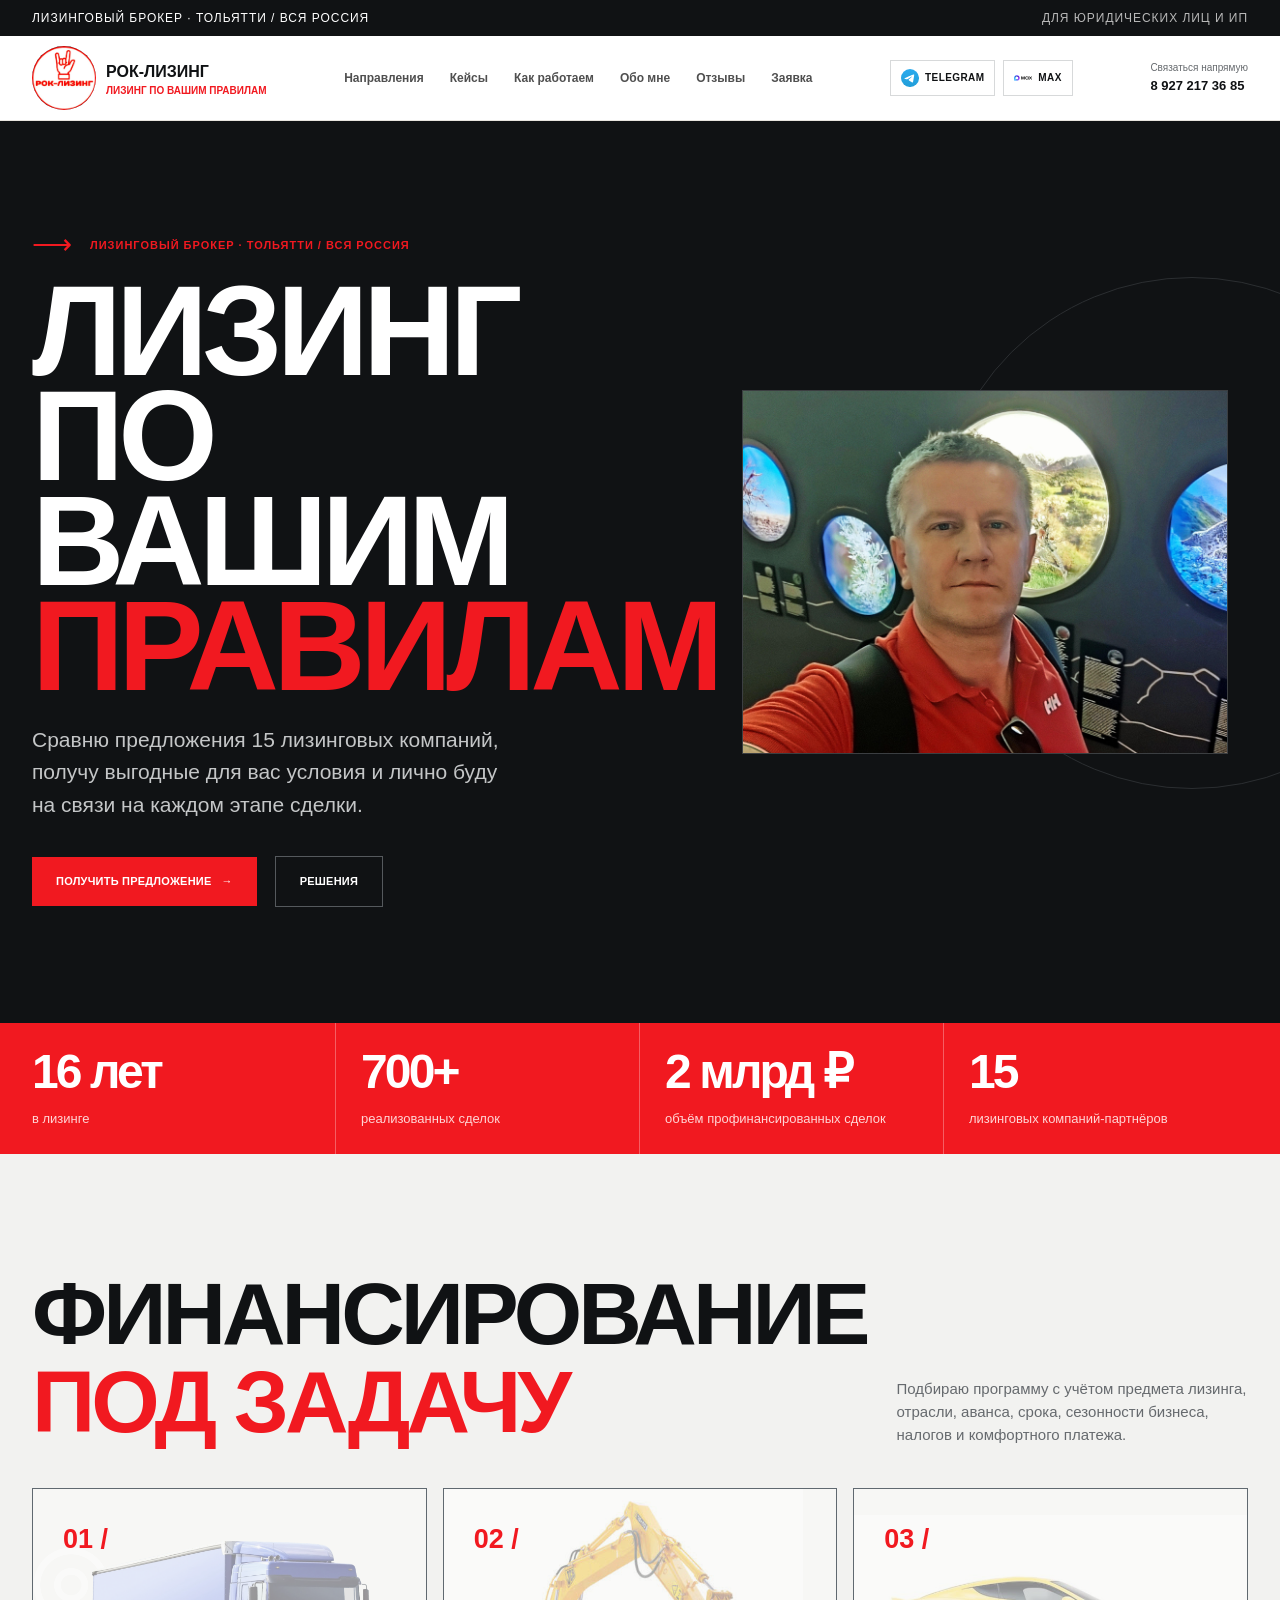
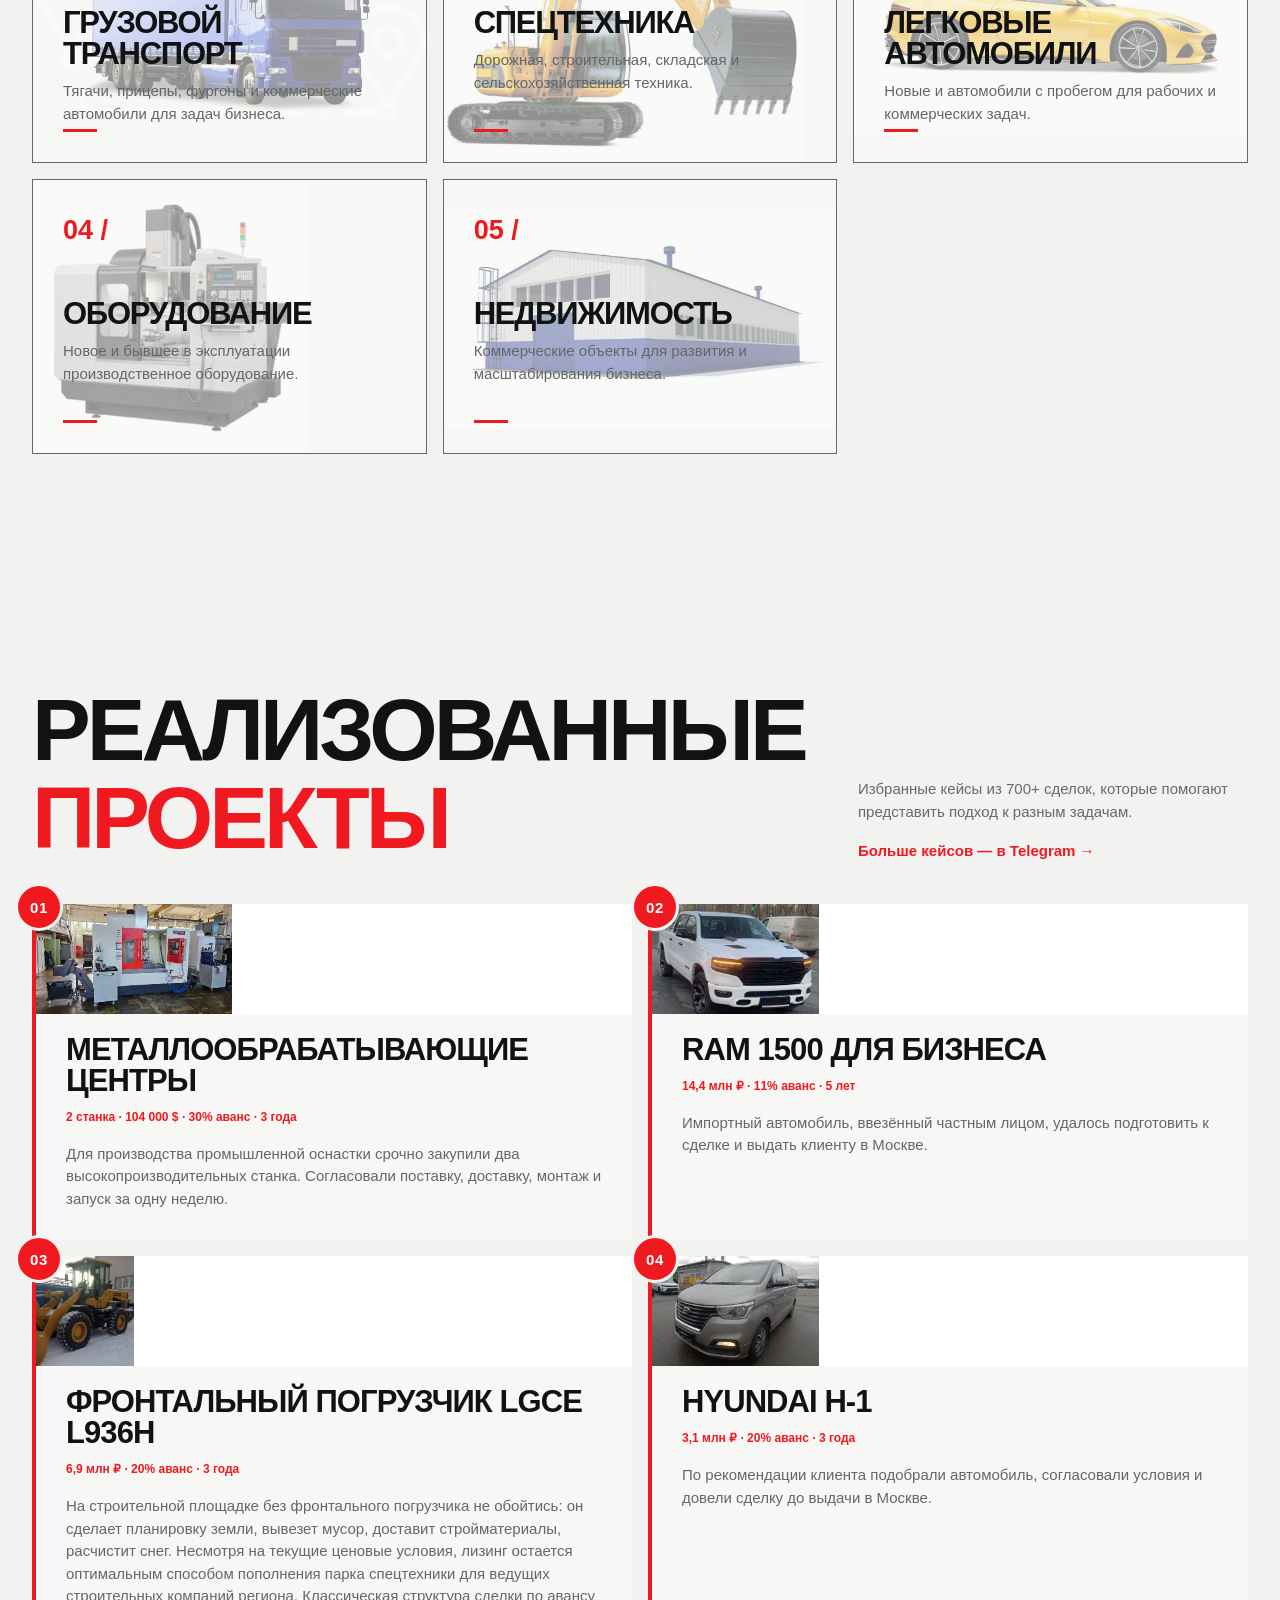
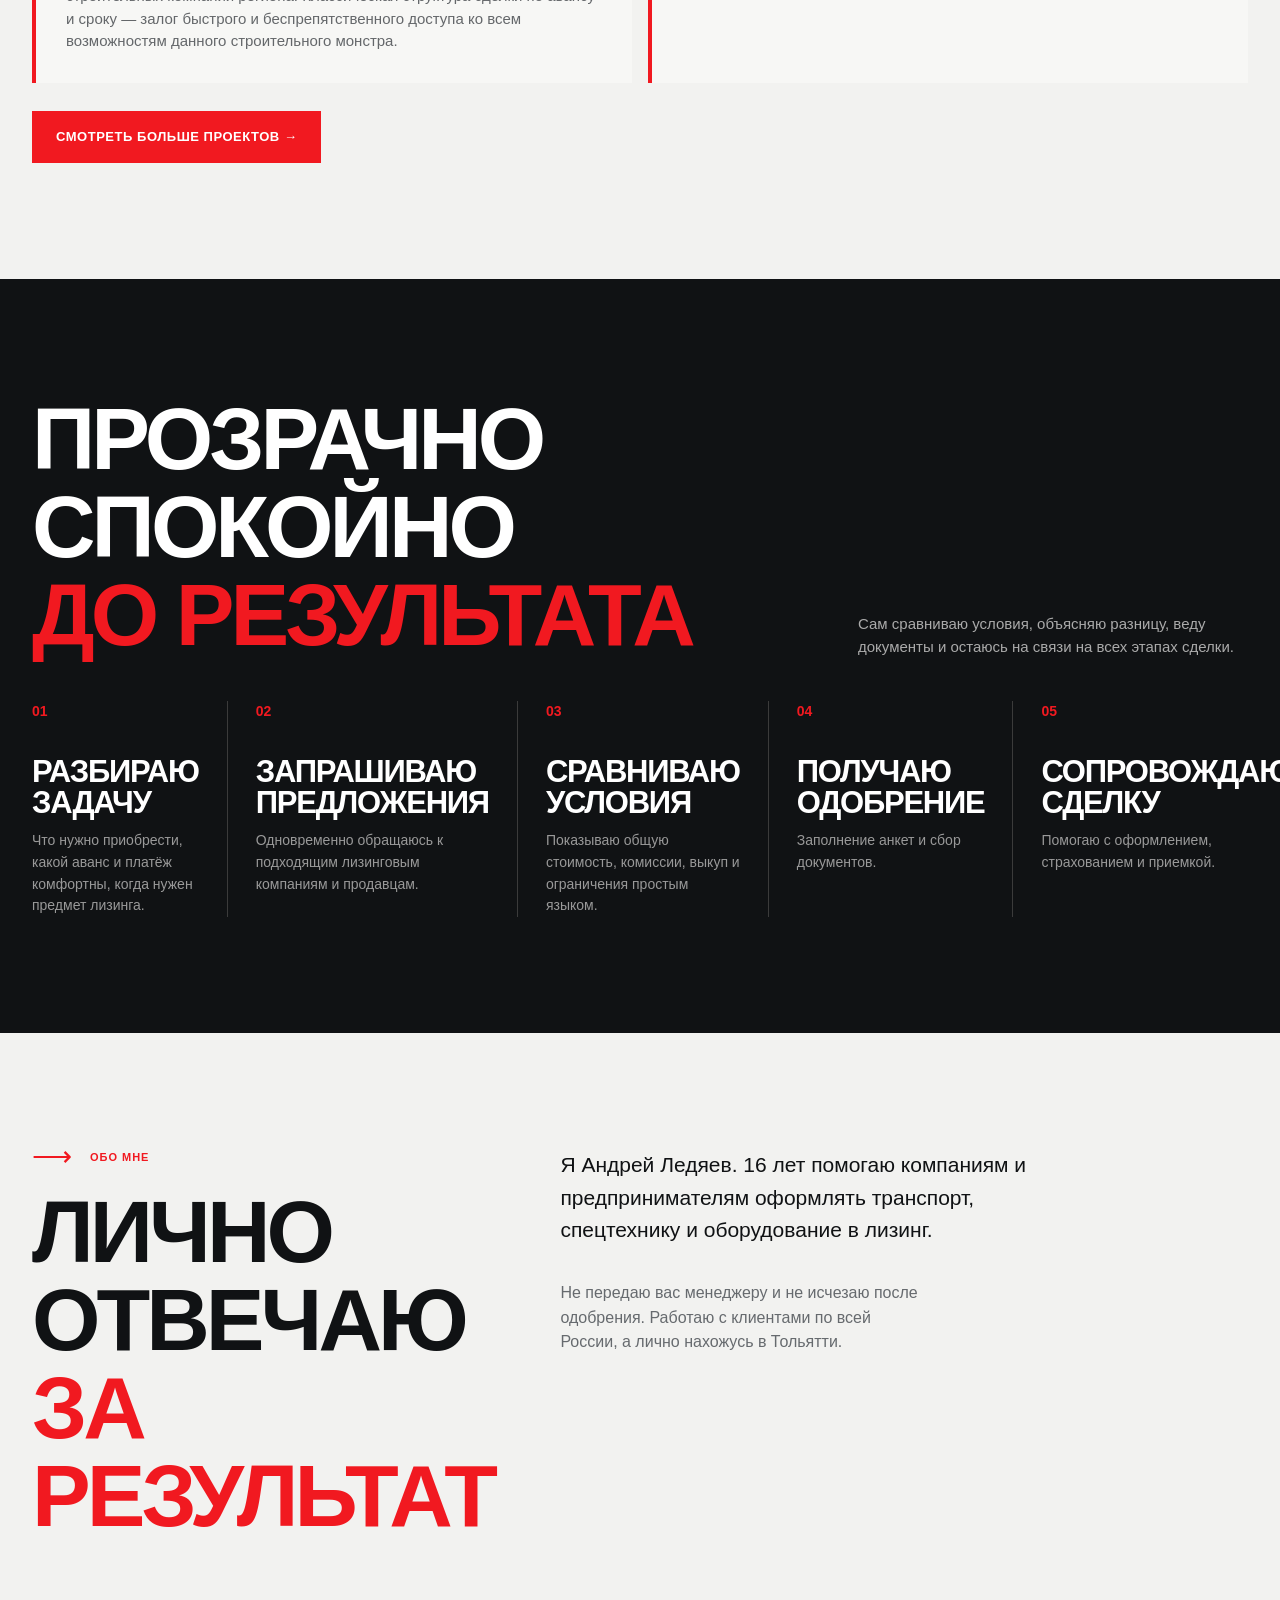
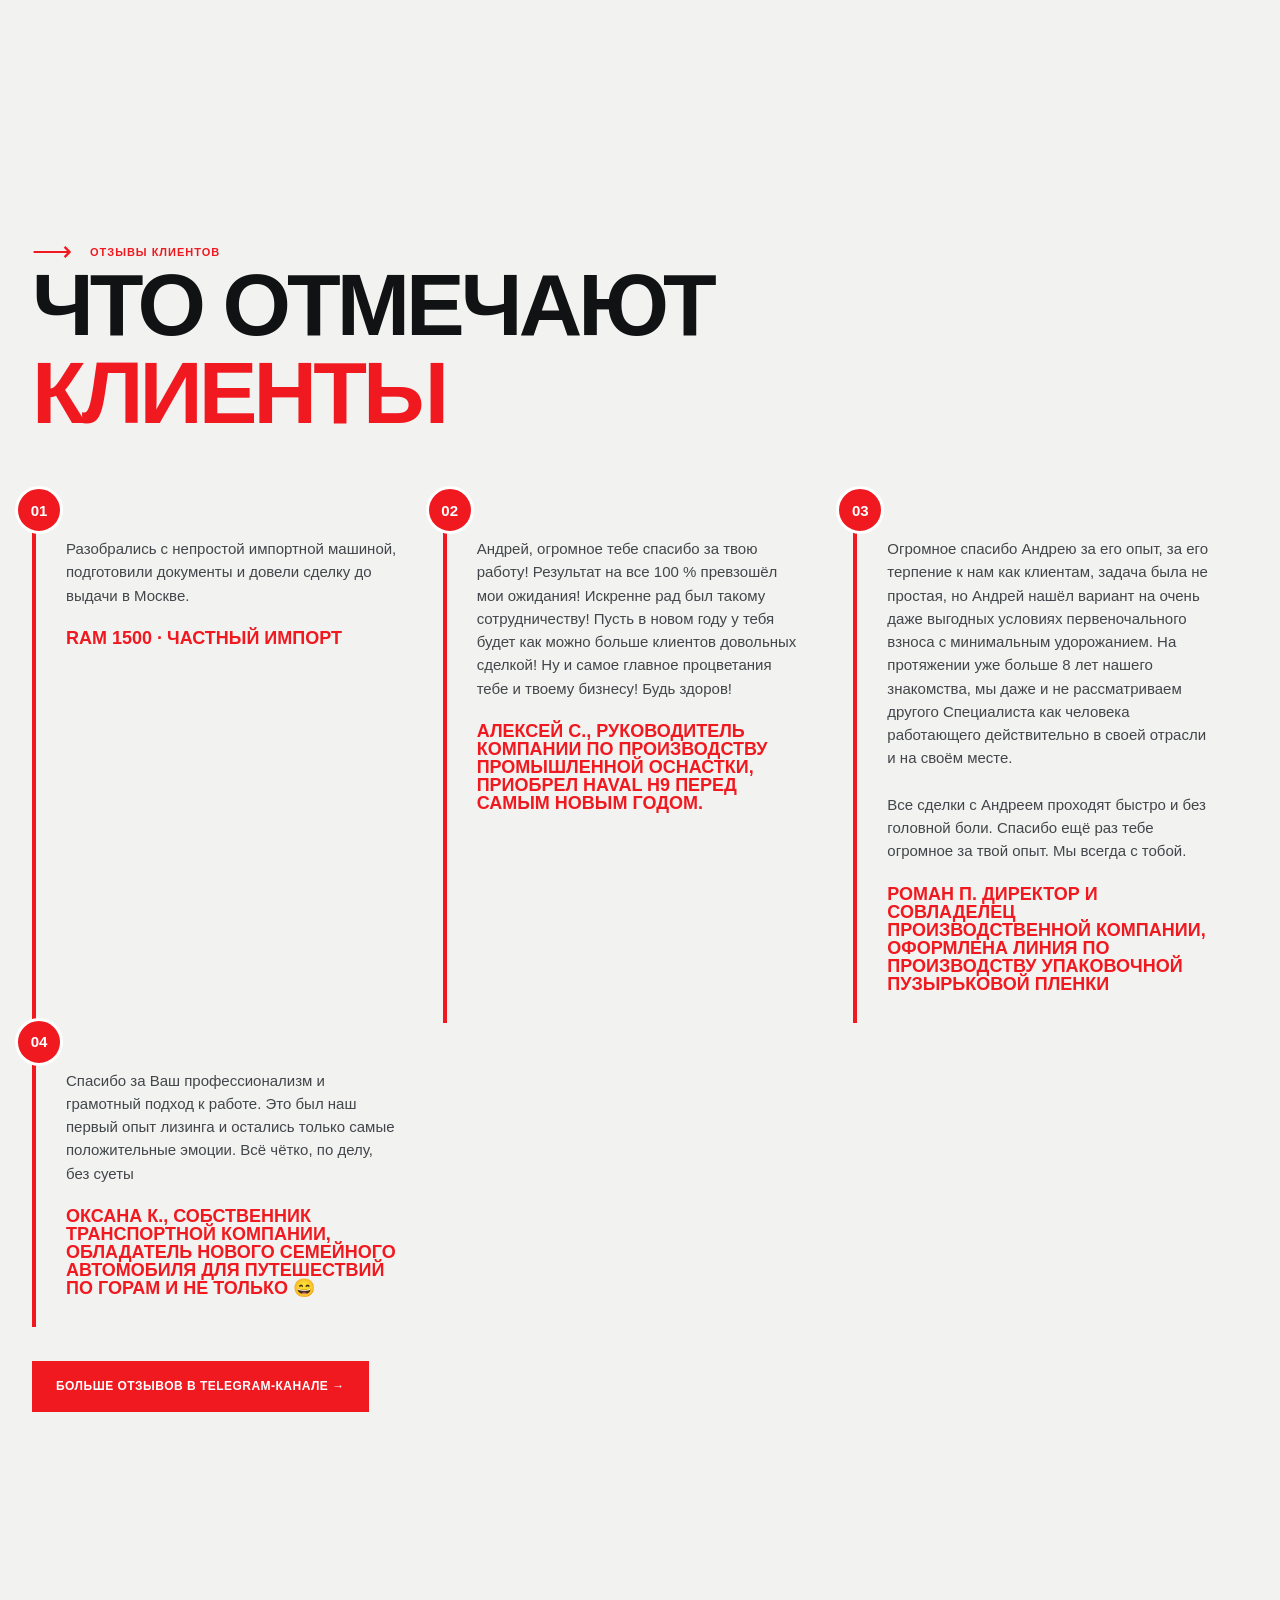
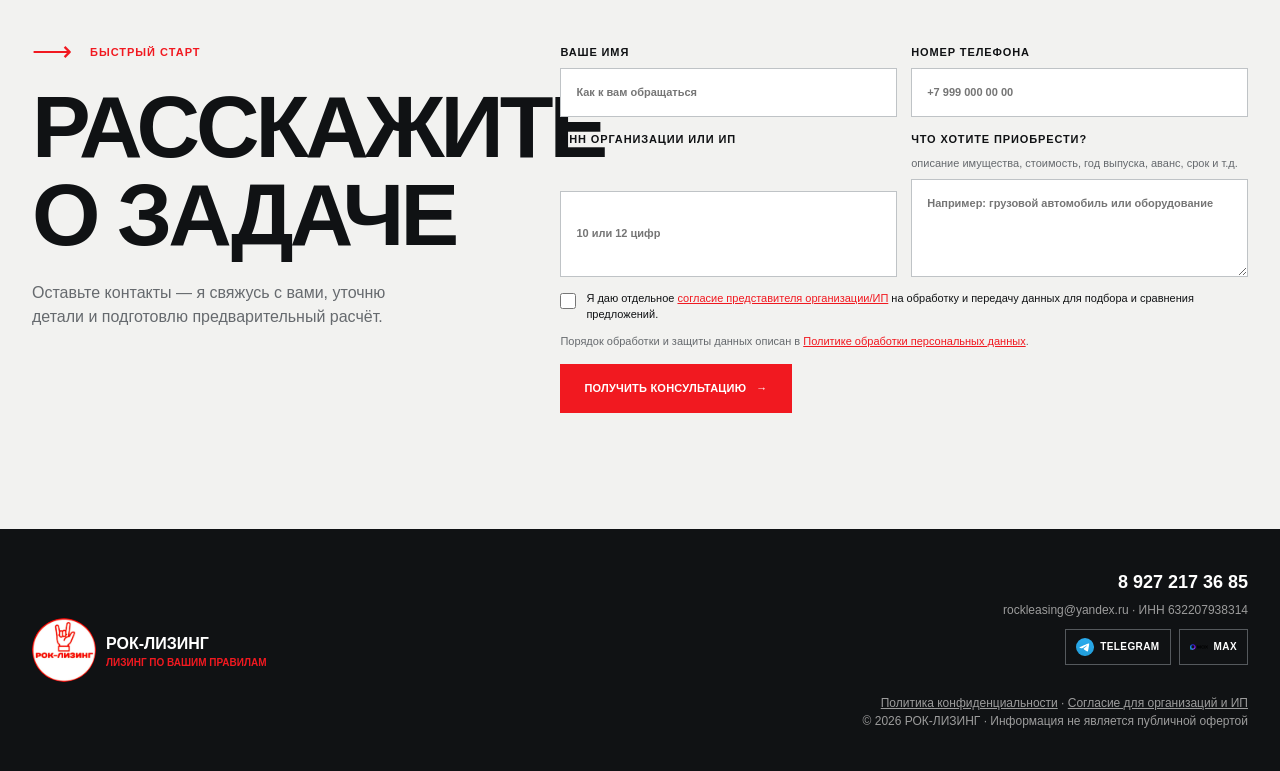
==== commit 03d51bd3: "Update index.html" ====
--- a/index.html
+++ b/index.html
@@ -742,16 +742,17 @@
           <h2 class="section-title" style="margin-top:22px">Расскажите<br>о задаче</h2>
           <p class="form-intro">Оставьте контакты — я свяжусь с вами, уточню детали и подготовлю предварительный расчёт.</p>
         </div>
-              <form action="https://api.web3forms.com/submit" method="POST" id="request-form">
-    <input type="hidden" name="access_key" value="0e8a32be-b440-4fc5-bb57-417f5a3dabf2">
-    <label>Ваше имя<input type="text" name="Имя" placeholder="Как к вам обращаться" autocomplete="name" required></label>
-    <label>Номер телефона<input type="tel" name="Телефон" placeholder="+7 999 000 00 00" autocomplete="tel" required></label>
-    <label>ИНН организации или ИП<input type="text" name="ИНН" placeholder="10 или 12 цифр" inputmode="numeric" minlength="10" maxlength="12"></label>
-    <label>Что хотите приобрести? <span class="optional">описание имущества, стоимость, год выпуска, аванс, срок и т.д.</span><textarea name="Что приобрести"></textarea></label>
-    <label class="consent-check"><input type="checkbox" name="Согласие на обработку данных" required><span>Я даю отдельное <a href="consent-business.html" target="_blank" rel="noopener noreferrer">согласие</a>...</span></label>
-    <p class="privacy-note">Порядок обработки и защиты данных описан в <a href="privacy.html" target="_blank" rel="noopener noreferrer">Политике конфиденциальности</a></p>
-    <button class="button button--red" type="submit">Получить консультацию <span>→</span></button>
-</form>
+               <form id="request-form">
+          <label>Ваше имя<input type="text" name="name" placeholder="Как к вам обращаться" autocomplete="name" required></label>
+          <label>Номер телефона<input type="tel" name="phone" placeholder="+7 999 000 00 00" autocomplete="tel" required></label>
+          <label>ИНН организации или ИП<input type="text" name="inn" placeholder="10 или 12 цифр" inputmode="numeric" minlength="10" maxlength="12" pattern="[0-9]{10}|[0-9]{12}" required></label>
+          <label>Что хотите приобрести? <span class="optional">описание имущества, стоимость, год выпуска, аванс, срок и т.д.</span><textarea name="message" placeholder="Например: грузовой автомобиль или оборудование"></textarea></label>
+          <label class="consent-check"><input type="checkbox" name="business_consent" required><span>Я даю отдельное <a href="consent-business.html" target="_blank" rel="noopener noreferrer" aria-label="Открыть согласие представителя организации или ИП">согласие представителя организации/ИП</a> на обработку и передачу данных для подбора и сравнения предложений.</span></label>
+          <p class="privacy-note">Порядок обработки и защиты данных описан в <a href="privacy.html" target="_blank" rel="noopener noreferrer" aria-label="Открыть политику обработки персональных данных">Политике обработки персональных данных</a>.</p>
+          <button class="button button--red" type="submit">Получить консультацию <span>→</span></button>
+          <p class="form-message" role="status">Спасибо! Заявка отправлена. Ответ поступит в ближайшее время.</p>
+        </form>
+
 
       </div>
     </section>
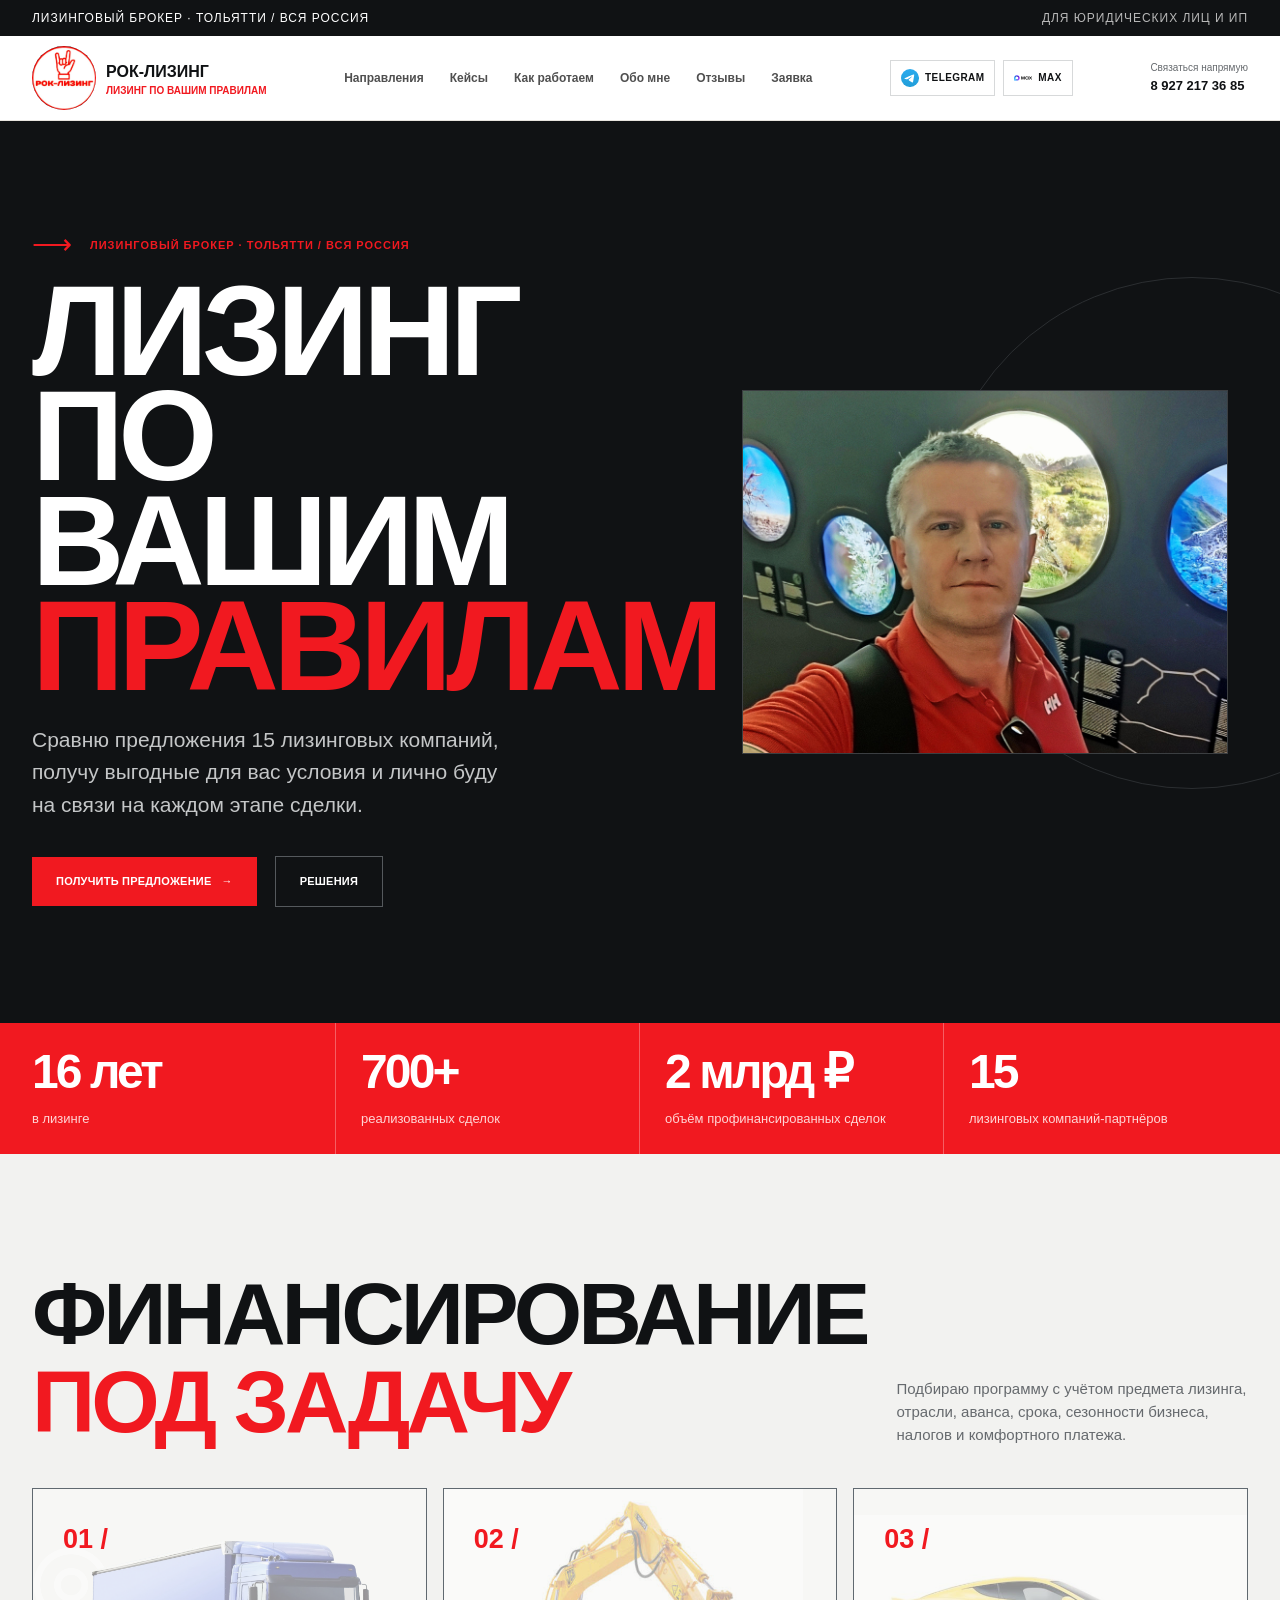
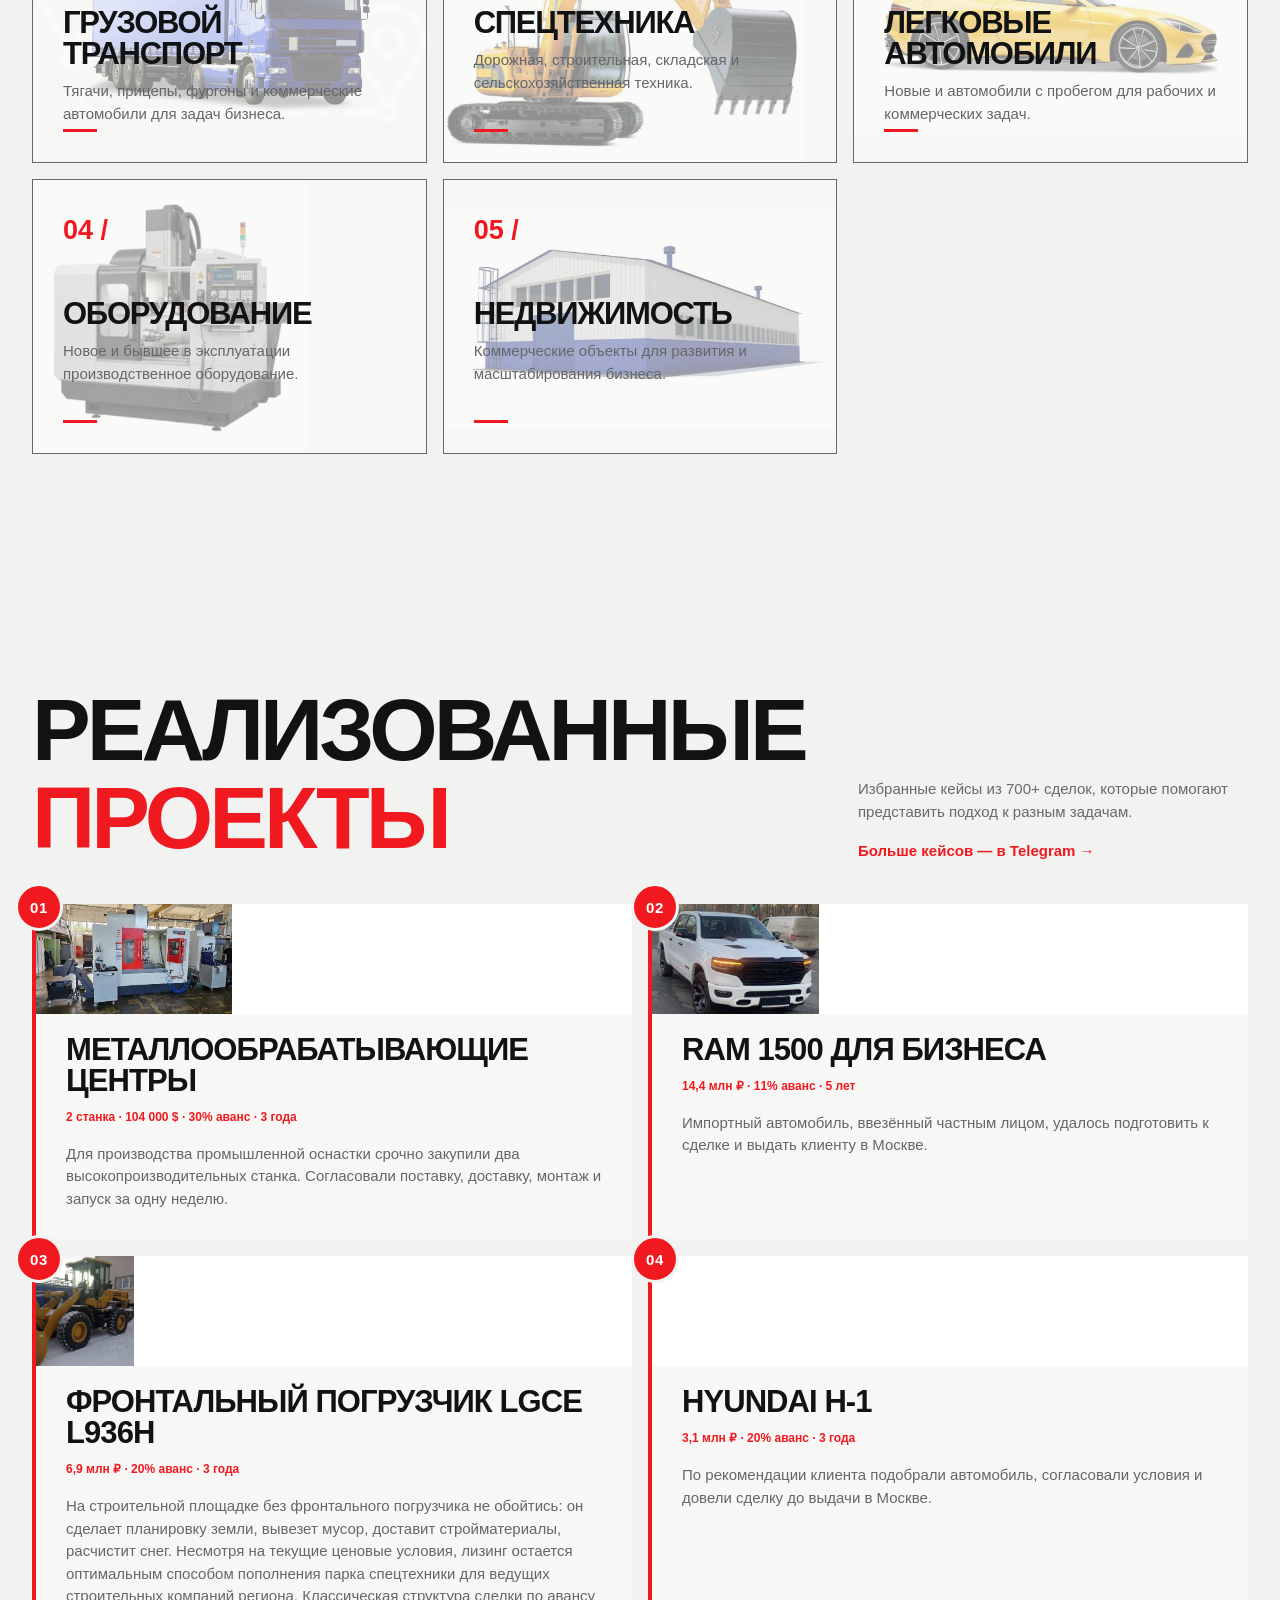
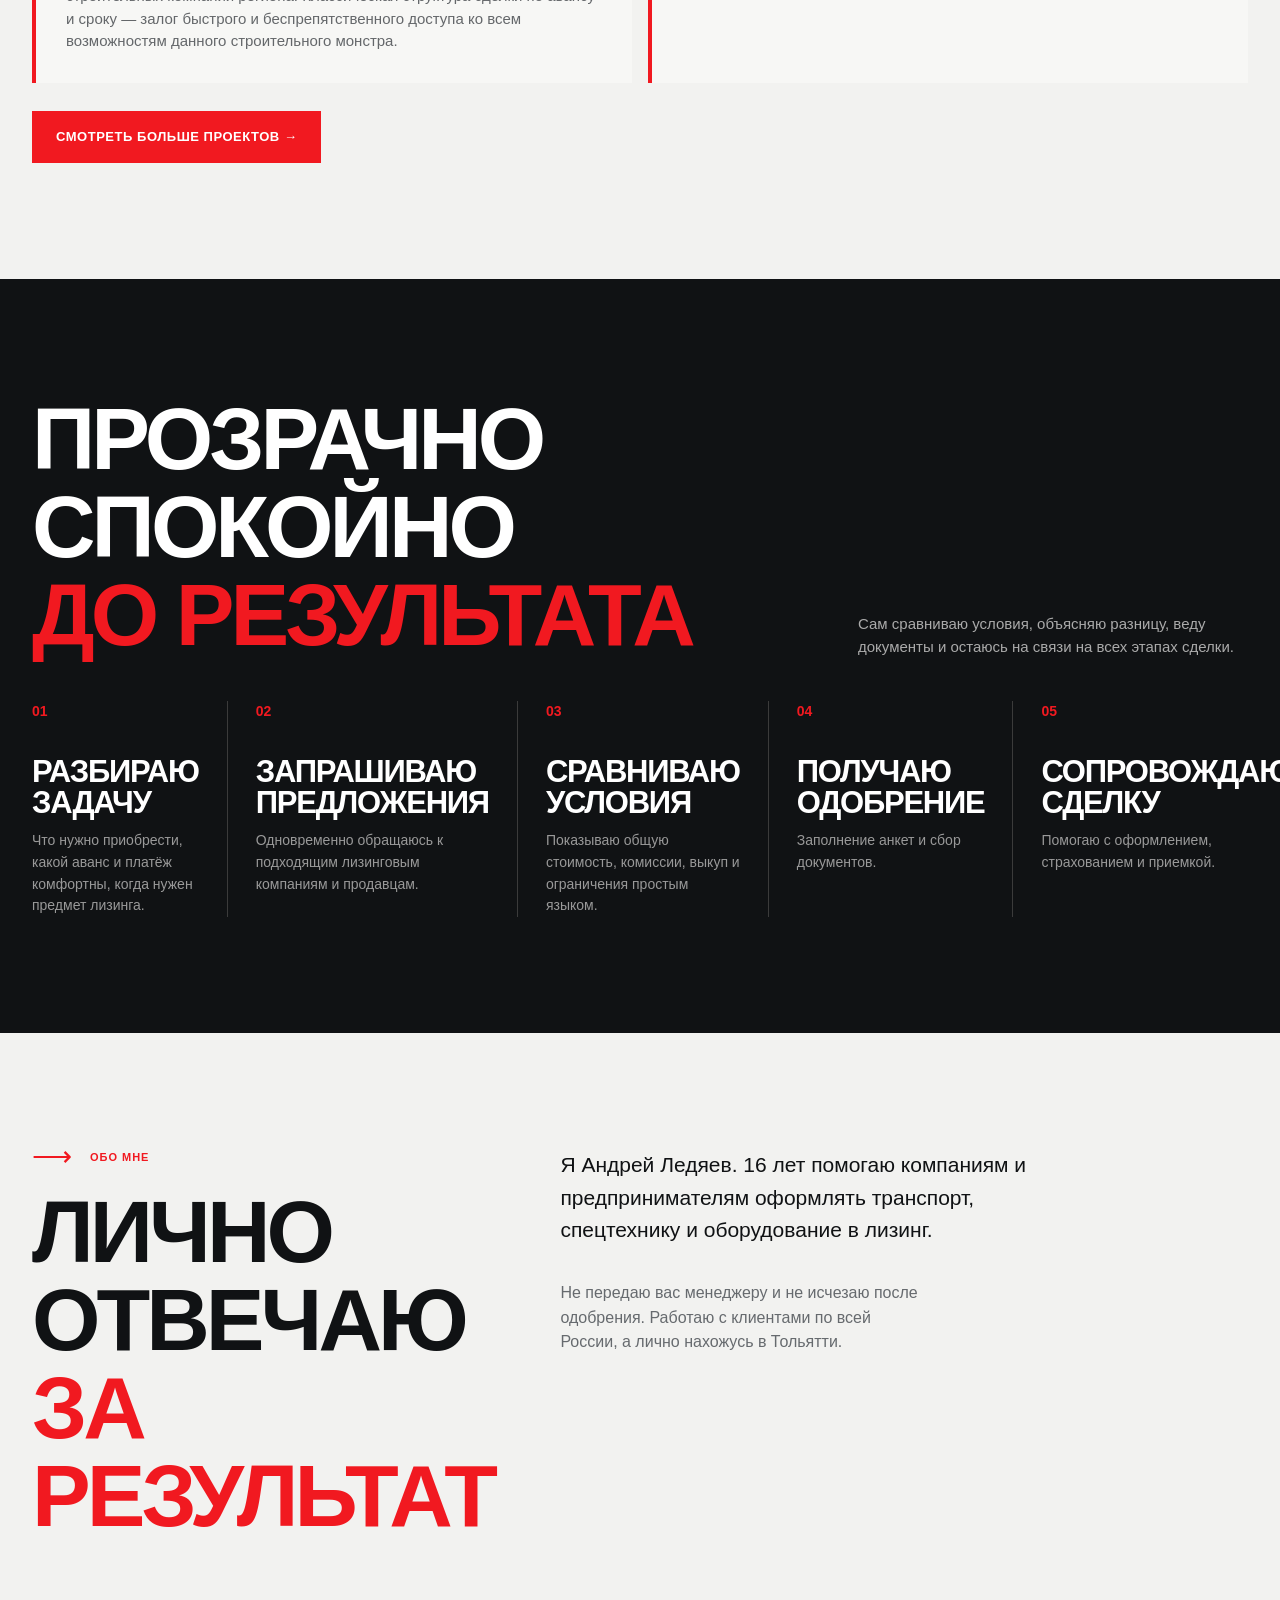
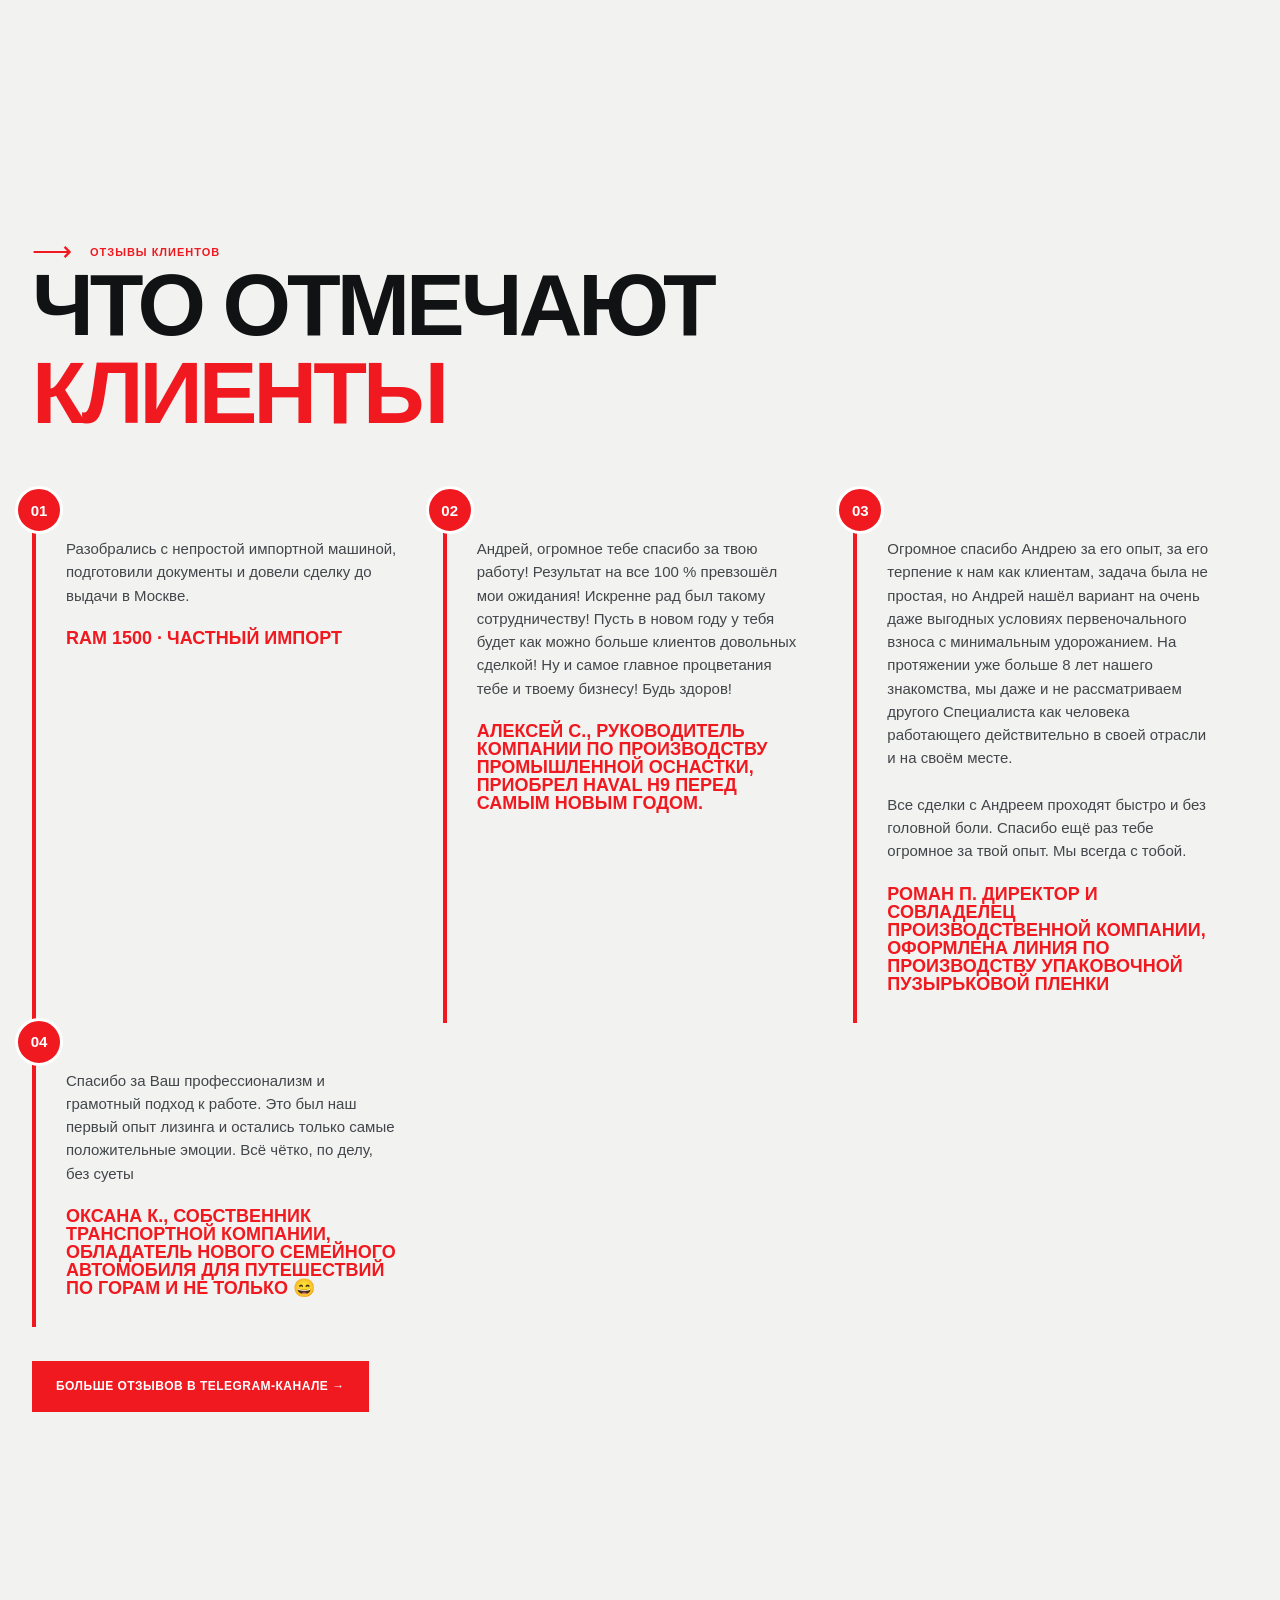
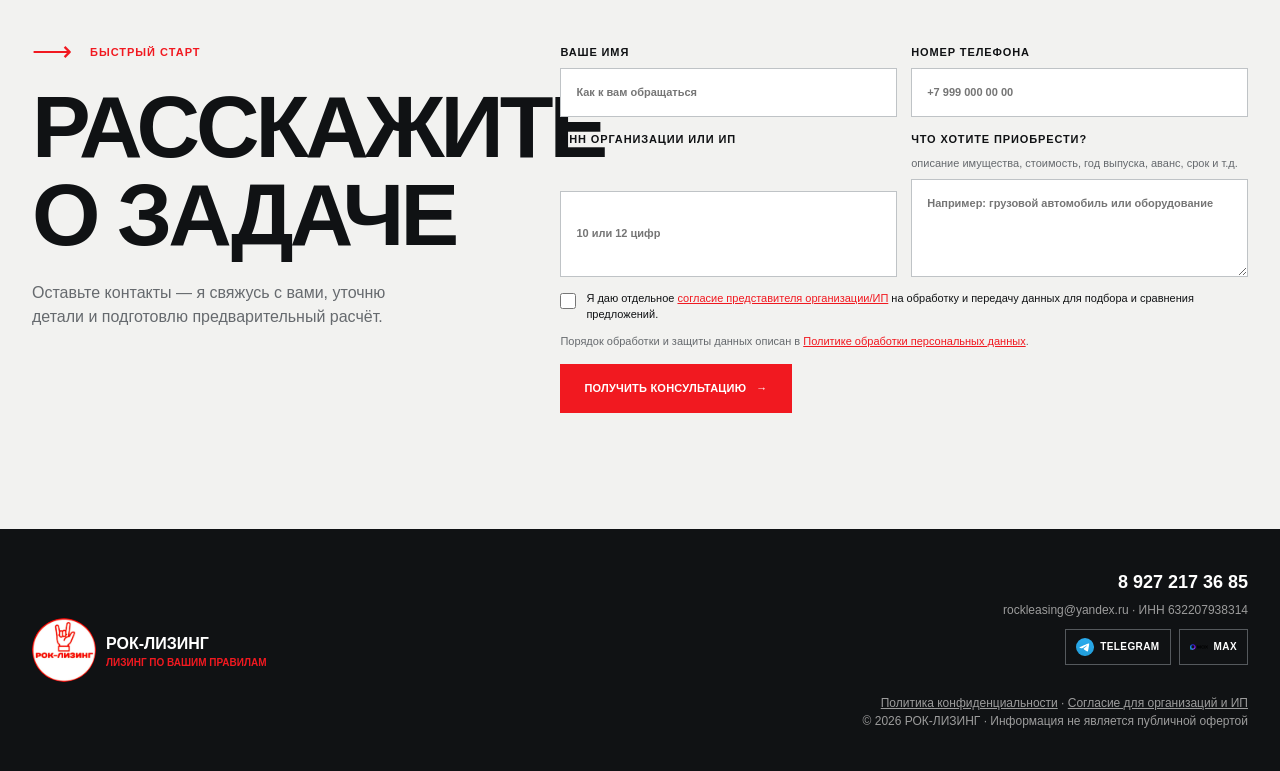
==== commit 3bade007: "Update index.html" ====
--- a/index.html
+++ b/index.html
@@ -557,7 +557,64 @@
     .cases .case__image {
       object-fit: contain;
       object-position: left center;
-    }</style>
+    }
+      /* Адаптивность для мобильных телефонов (экраны до 768px) */
+  @media screen and (max-width: 768px) {
+    /* 1. Исправление верхней плашки (Лизинговый брокер...) */
+    .topbar__inner {
+      flex-direction: column !important;
+      gap: 5px !important;
+      text-align: center !important;
+      padding: 5px !important;
+    }
+    .topbar__inner span {
+      font-size: 12px !important;
+    }
+
+    /* 2. Починка шапки сайта и меню навигации */
+    header, .header, [class*="header"], [class*="nav"] { 
+      flex-direction: column !important;
+      align-items: center !important;
+      height: auto !important;
+      padding: 10px !important;
+    }
+
+    /* Заставляем ссылки меню переноситься на новую строку, а не уходить вбок */
+    header nav, .nav, [class*="menu"], [class*="list"] {
+      display: flex !important;
+      flex-wrap: wrap !important;
+      justify-content: center !important;
+      gap: 10px !important;
+      margin: 10px 0 !important;
+      padding: 0 !important;
+    }
+
+    header a, .nav a, [class*="menu"] a, [class*="list"] a {
+      font-size: 14px !important;
+      padding: 4px 6px !important;
+    }
+
+    /* 3. Защита от глобального съезжания страниц (убираем полосу прокрутки вбок) */
+    html, body {
+      max-width: 100% !important;
+      overflow-x: hidden !important;
+    }
+
+    /* 4. Перестраиваем все колонки и сетки (кейсы, направления) в один столбец */
+    .row, .grid, .flex, [class*="container"], [class*="row"], [class*="grid"] { 
+      flex-direction: column !important;
+      display: flex !important;
+      width: 100% !important;
+      box-sizing: border-box !important;
+    }
+
+    /* Адаптируем картинки и карточки */
+    img, .cases__case_image {
+      max-width: 100% !important;
+      height: auto !important;
+    }
+  }
+</style>
 </head>
 <body>
   <div class="topbar">
@@ -742,7 +799,7 @@
           <h2 class="section-title" style="margin-top:22px">Расскажите<br>о задаче</h2>
           <p class="form-intro">Оставьте контакты — я свяжусь с вами, уточню детали и подготовлю предварительный расчёт.</p>
         </div>
-               <form id="request-form">
+               <form id="request-form" action="https://formspree.io/f/mvkzpevj" method="POST">
           <label>Ваше имя<input type="text" name="name" placeholder="Как к вам обращаться" autocomplete="name" required></label>
           <label>Номер телефона<input type="tel" name="phone" placeholder="+7 999 000 00 00" autocomplete="tel" required></label>
           <label>ИНН организации или ИП<input type="text" name="inn" placeholder="10 или 12 цифр" inputmode="numeric" minlength="10" maxlength="12" pattern="[0-9]{10}|[0-9]{12}" required></label>
@@ -778,13 +835,54 @@
     </div>
   </footer>
 
-  <script>
-    document.getElementById('request-form').addEventListener('submit', function (event) {
-      event.preventDefault();
-      this.querySelector('.form-message').style.display = 'block';
-      this.querySelector('button').disabled = true;
-      this.querySelector('button').style.opacity = '.65';
-    });
-  </script>
+<script>
+  const form = document.getElementById('request-form');
+  const formMessage = form.querySelector('.form-message');
+  const submitButton = form.querySelector('button[type="submit"]');
+
+  // Скрываем сообщение «Спасибо» по умолчанию при загрузке страницы
+  if (formMessage) formMessage.style.display = 'none';
+
+  form.addEventListener('submit', async function(event) {
+    event.preventDefault(); // Блокируем стандартную перезагрузку страницы
+    
+    // Визуально блокируем кнопку сразу после клика, чтобы избежать повторных отправлений
+    if (submitButton) {
+      submitButton.disabled = true;
+      submitButton.style.opacity = '.65';
+    }
+    
+    const data = new FormData(event.target);
+    
+    try {
+      const response = await fetch(event.target.action, {
+        method: form.method,
+        body: data,
+        headers: { 'Accept': 'application/json' }
+      });
+      
+      if (response.ok) {
+        form.reset(); // Очищаем поля формы после успешной отправки
+        if (formMessage) {
+          formMessage.style.display = 'block'; // Показываем сообщение об успехе
+          formMessage.style.color = 'green';
+        }
+      } else {
+        alert('Произошла ошибка при отправке. Пожалуйста, попробуйте еще раз.');
+        // Разблокируем кнопку, если произошла ошибка, чтобы пользователь мог отправить еще раз
+        if (submitButton) {
+          submitButton.disabled = false;
+          submitButton.style.opacity = '1';
+        }
+      }
+    } catch (error) {
+      alert('Ошибка сети. Проверьте интернет-соединение.');
+      if (submitButton) {
+        submitButton.disabled = false;
+        submitButton.style.opacity = '1';
+      }
+    }
+  });
+</script>
 </body>
 </html>
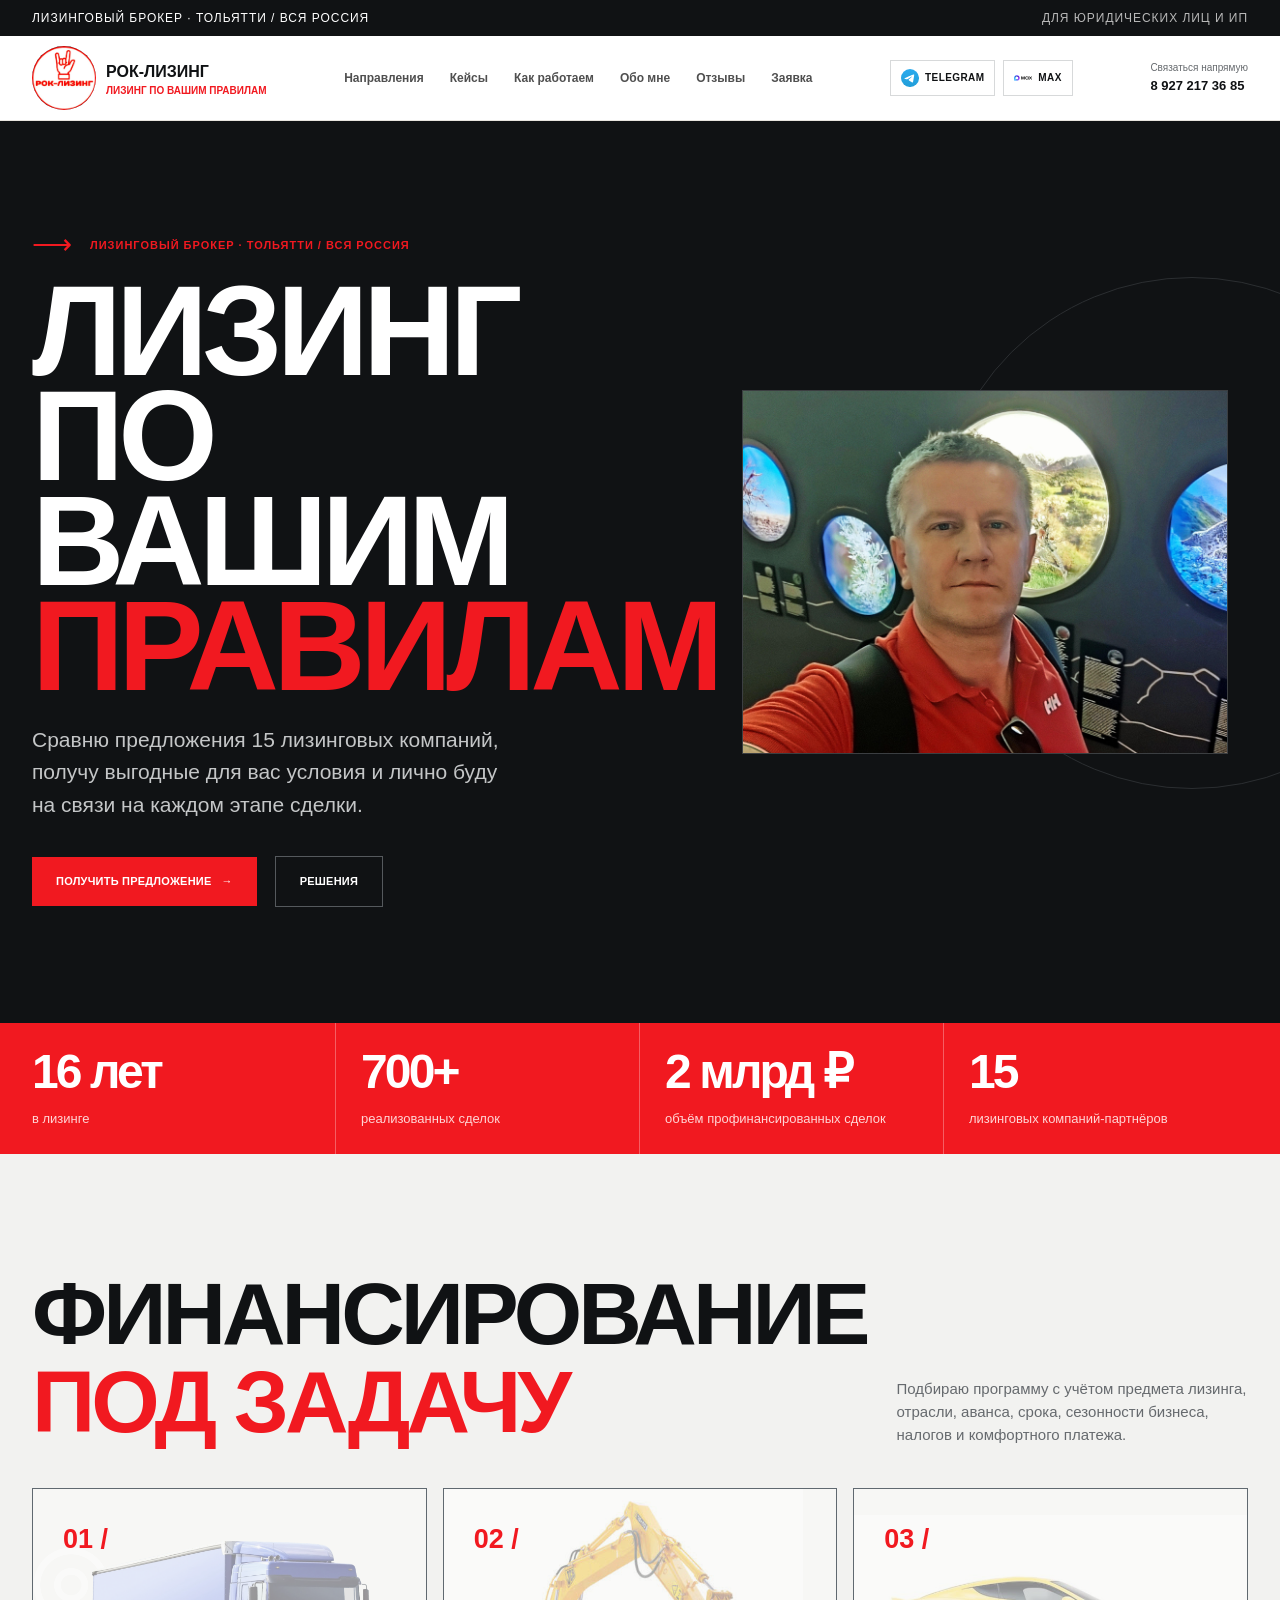
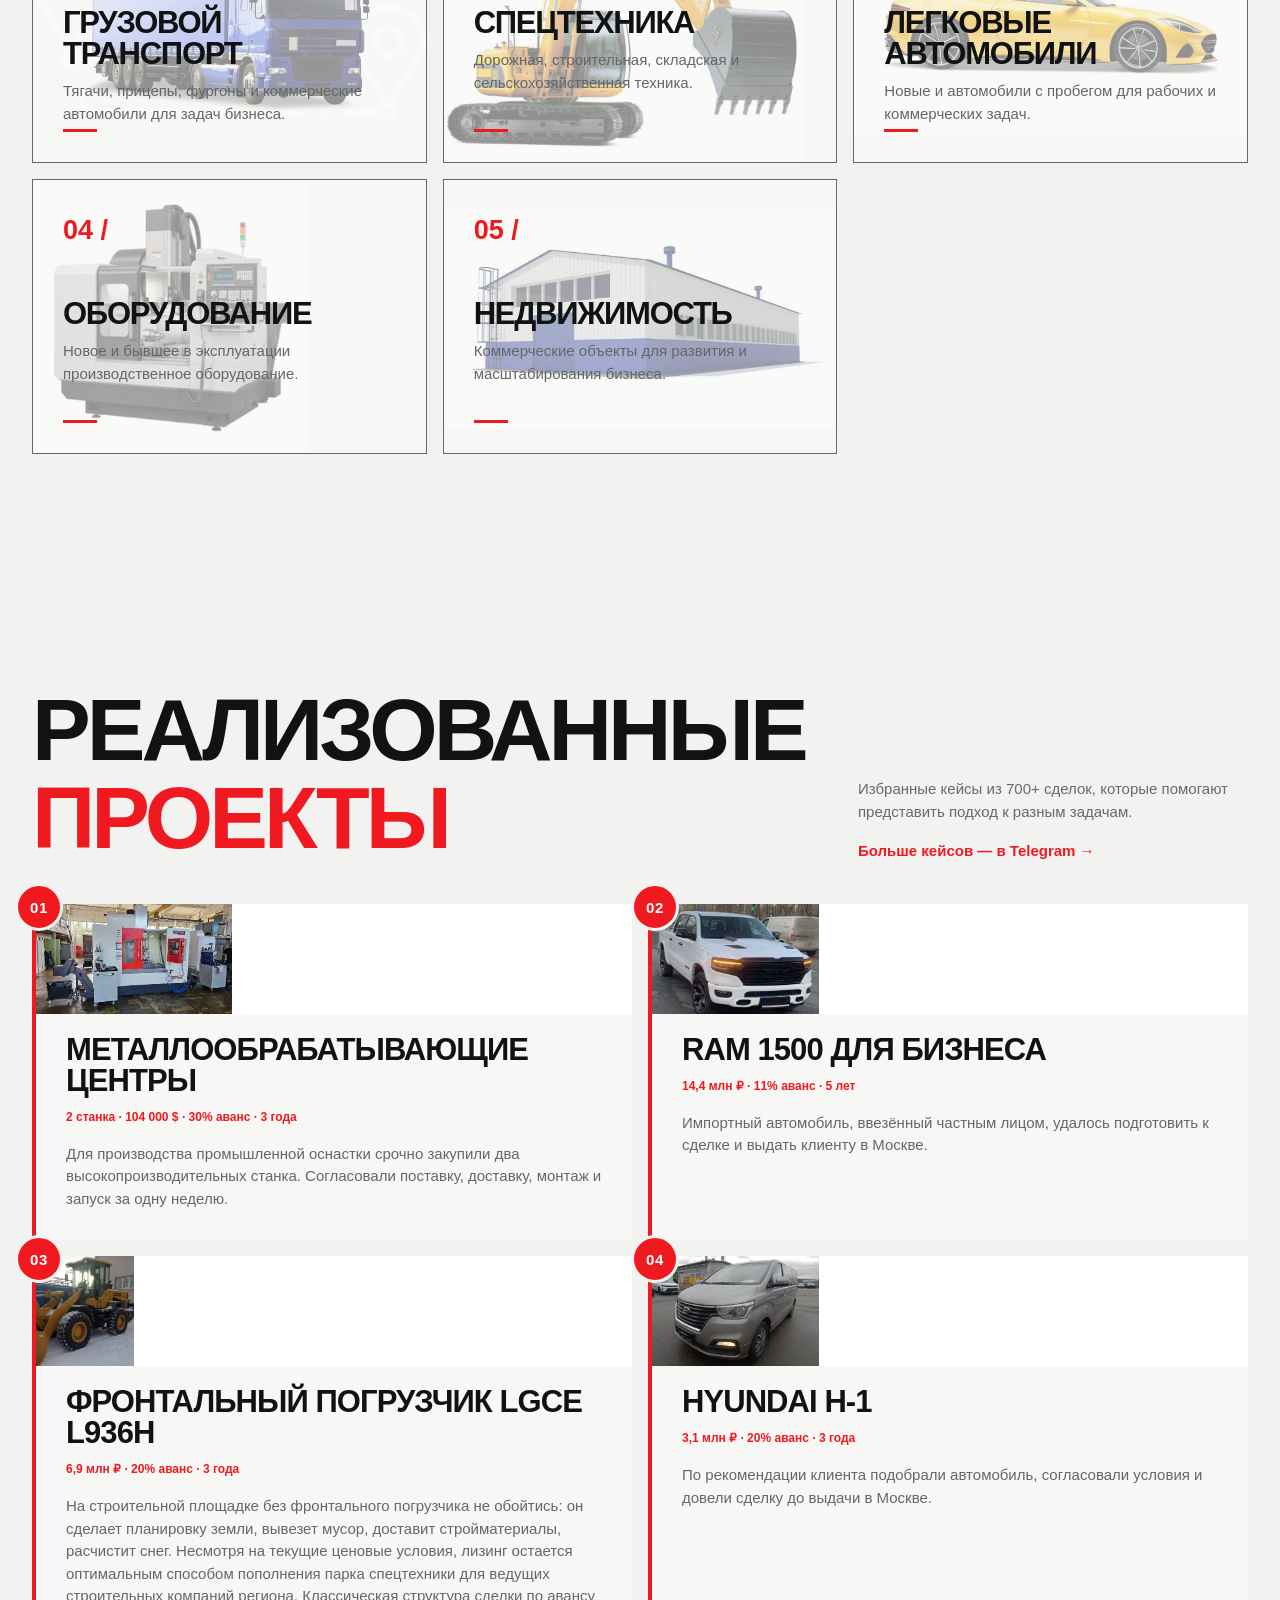
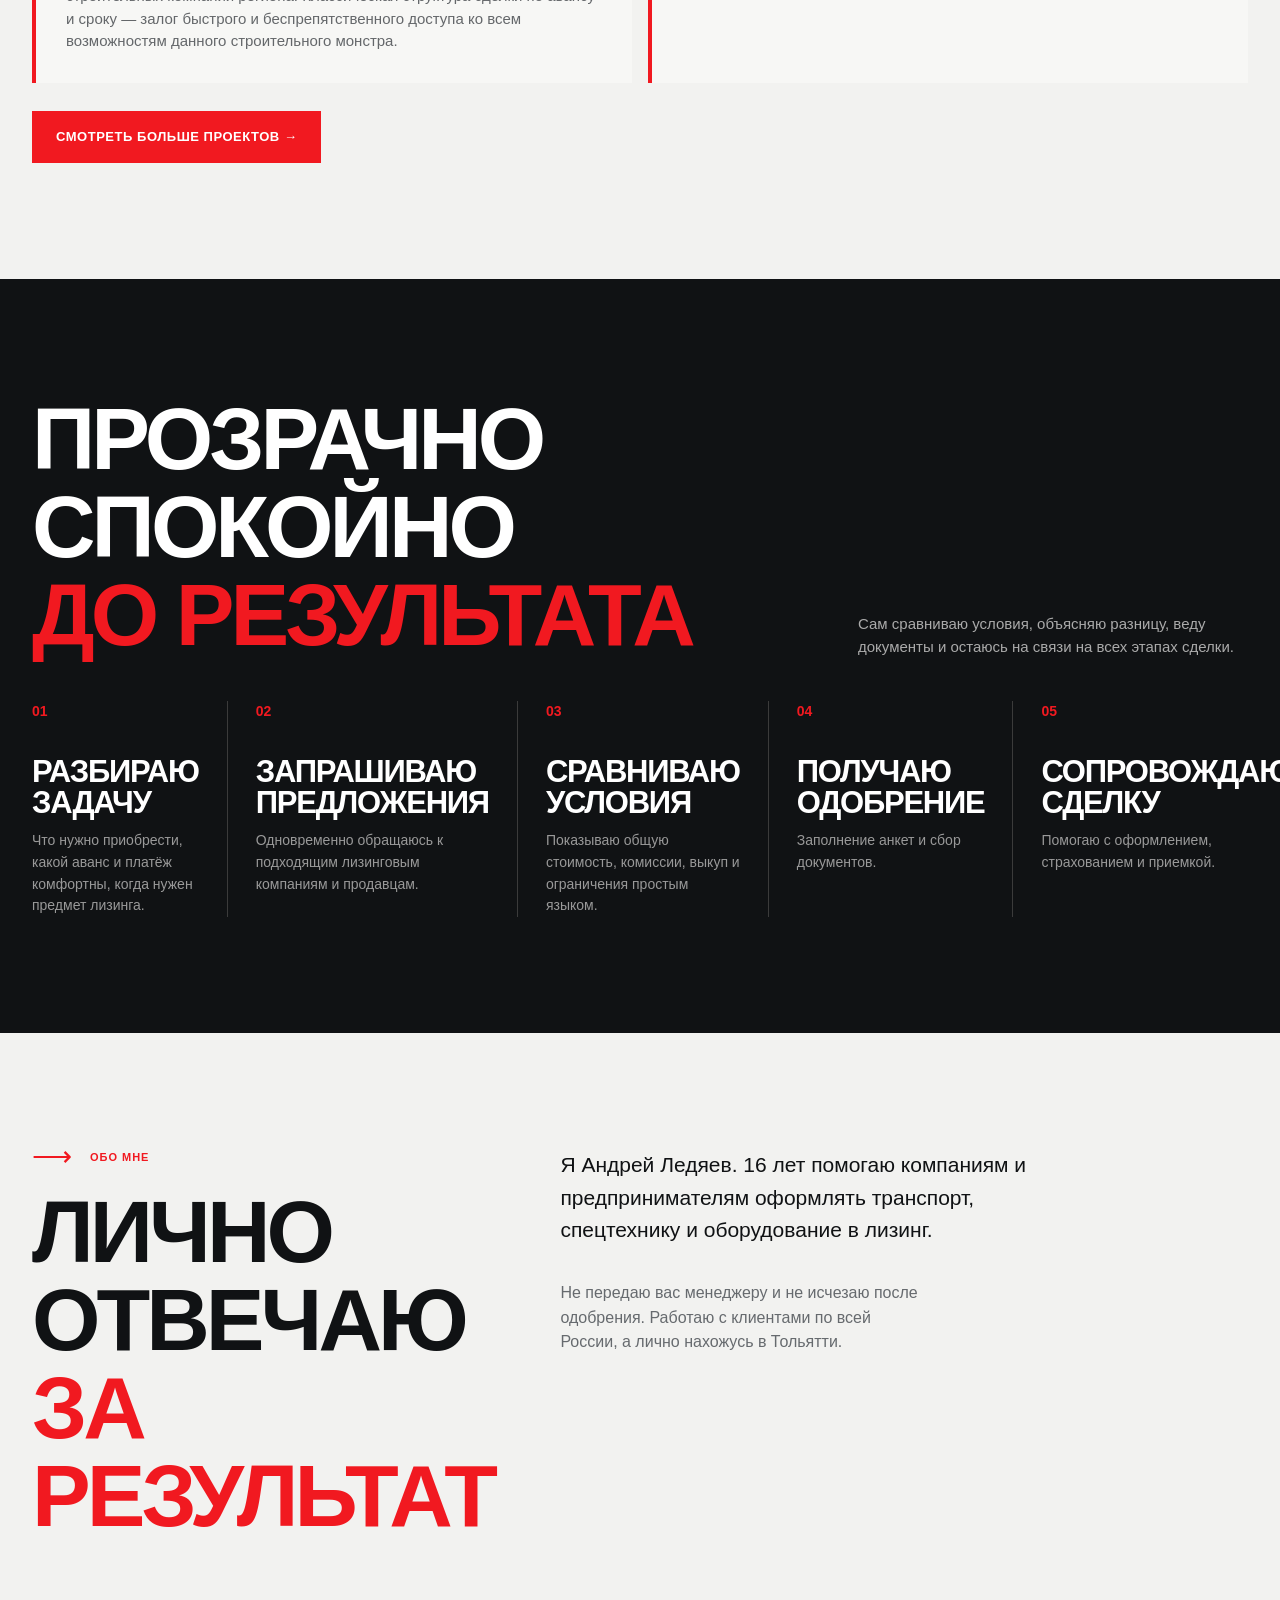
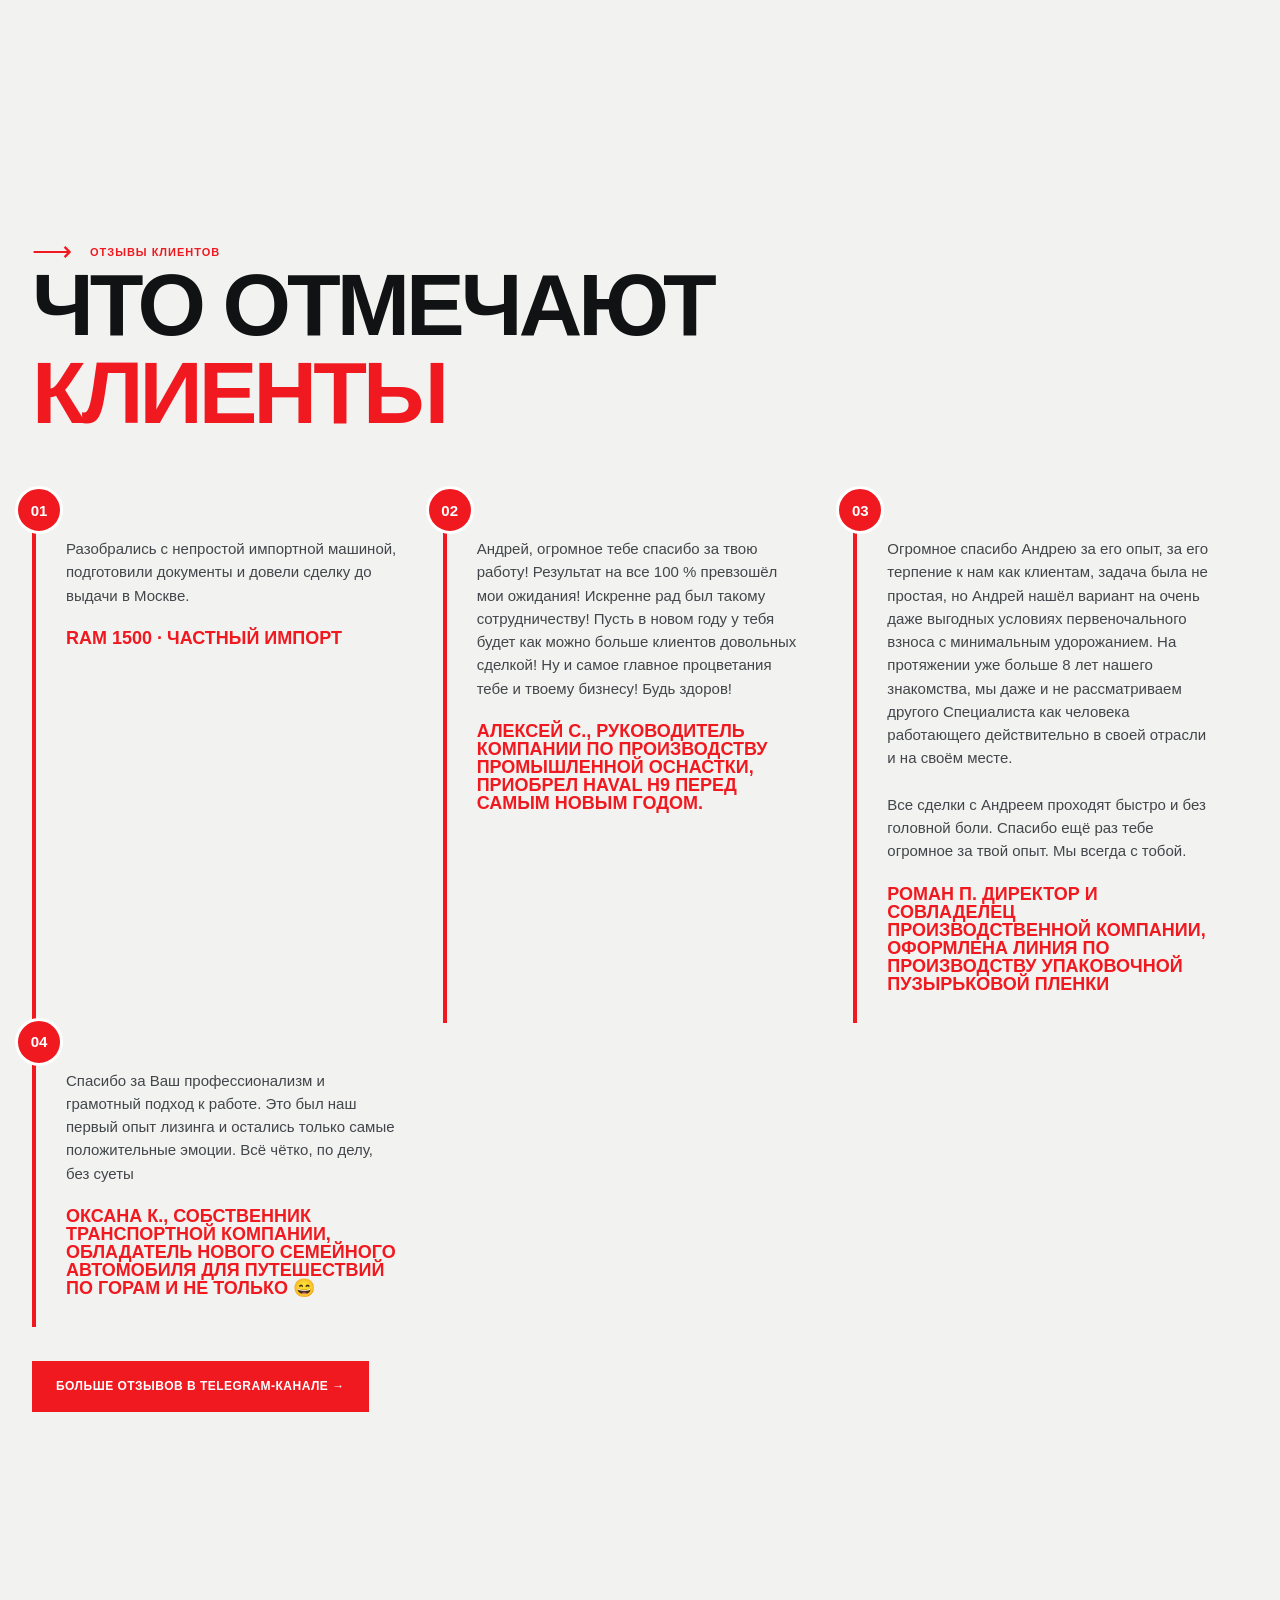
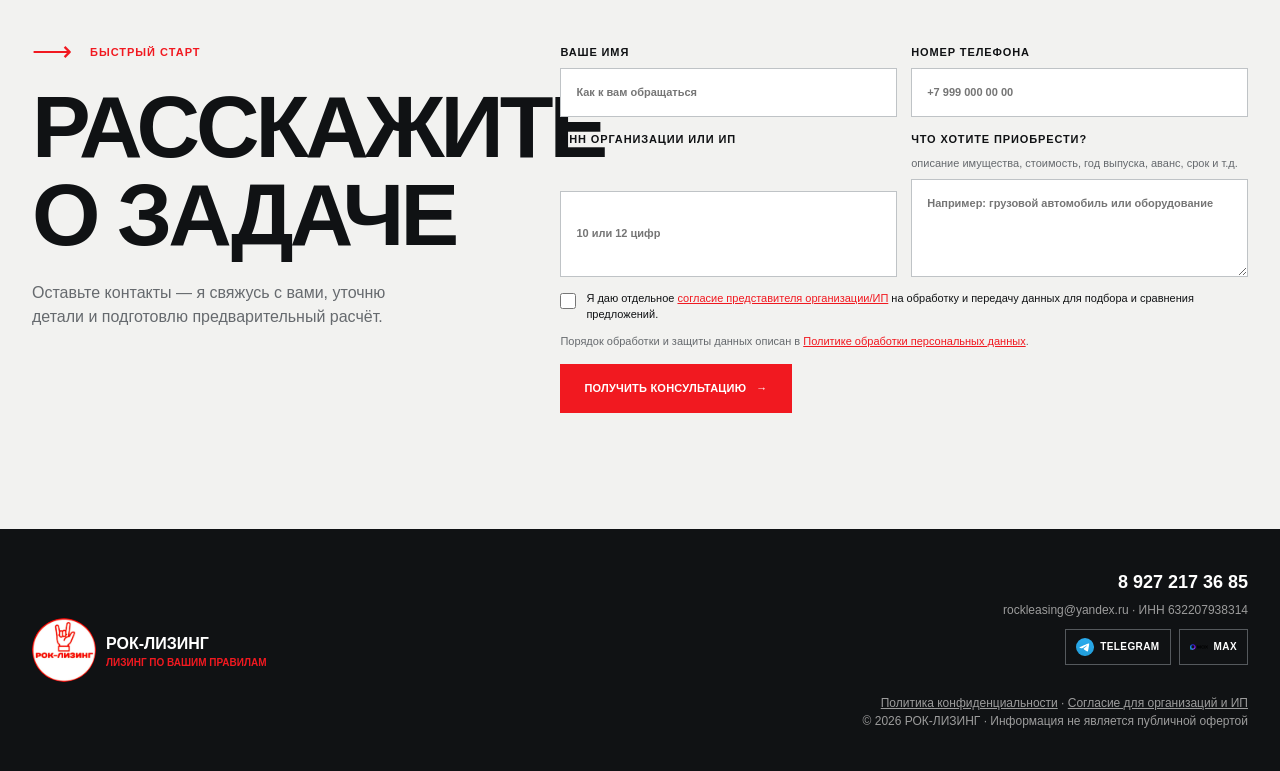
==== commit 875b4eef: "Update index.html" ====
--- a/index.html
+++ b/index.html
@@ -557,63 +557,7 @@
     .cases .case__image {
       object-fit: contain;
       object-position: left center;
-    }
-      /* Адаптивность для мобильных телефонов (экраны до 768px) */
-  @media screen and (max-width: 768px) {
-    /* 1. Исправление верхней плашки (Лизинговый брокер...) */
-    .topbar__inner {
-      flex-direction: column !important;
-      gap: 5px !important;
-      text-align: center !important;
-      padding: 5px !important;
-    }
-    .topbar__inner span {
-      font-size: 12px !important;
-    }
-
-    /* 2. Починка шапки сайта и меню навигации */
-    header, .header, [class*="header"], [class*="nav"] { 
-      flex-direction: column !important;
-      align-items: center !important;
-      height: auto !important;
-      padding: 10px !important;
-    }
-
-    /* Заставляем ссылки меню переноситься на новую строку, а не уходить вбок */
-    header nav, .nav, [class*="menu"], [class*="list"] {
-      display: flex !important;
-      flex-wrap: wrap !important;
-      justify-content: center !important;
-      gap: 10px !important;
-      margin: 10px 0 !important;
-      padding: 0 !important;
-    }
-
-    header a, .nav a, [class*="menu"] a, [class*="list"] a {
-      font-size: 14px !important;
-      padding: 4px 6px !important;
-    }
-
-    /* 3. Защита от глобального съезжания страниц (убираем полосу прокрутки вбок) */
-    html, body {
-      max-width: 100% !important;
-      overflow-x: hidden !important;
-    }
-
-    /* 4. Перестраиваем все колонки и сетки (кейсы, направления) в один столбец */
-    .row, .grid, .flex, [class*="container"], [class*="row"], [class*="grid"] { 
-      flex-direction: column !important;
-      display: flex !important;
-      width: 100% !important;
-      box-sizing: border-box !important;
-    }
-
-    /* Адаптируем картинки и карточки */
-    img, .cases__case_image {
-      max-width: 100% !important;
-      height: auto !important;
-    }
-  }
+    }     
 </style>
 </head>
 <body>
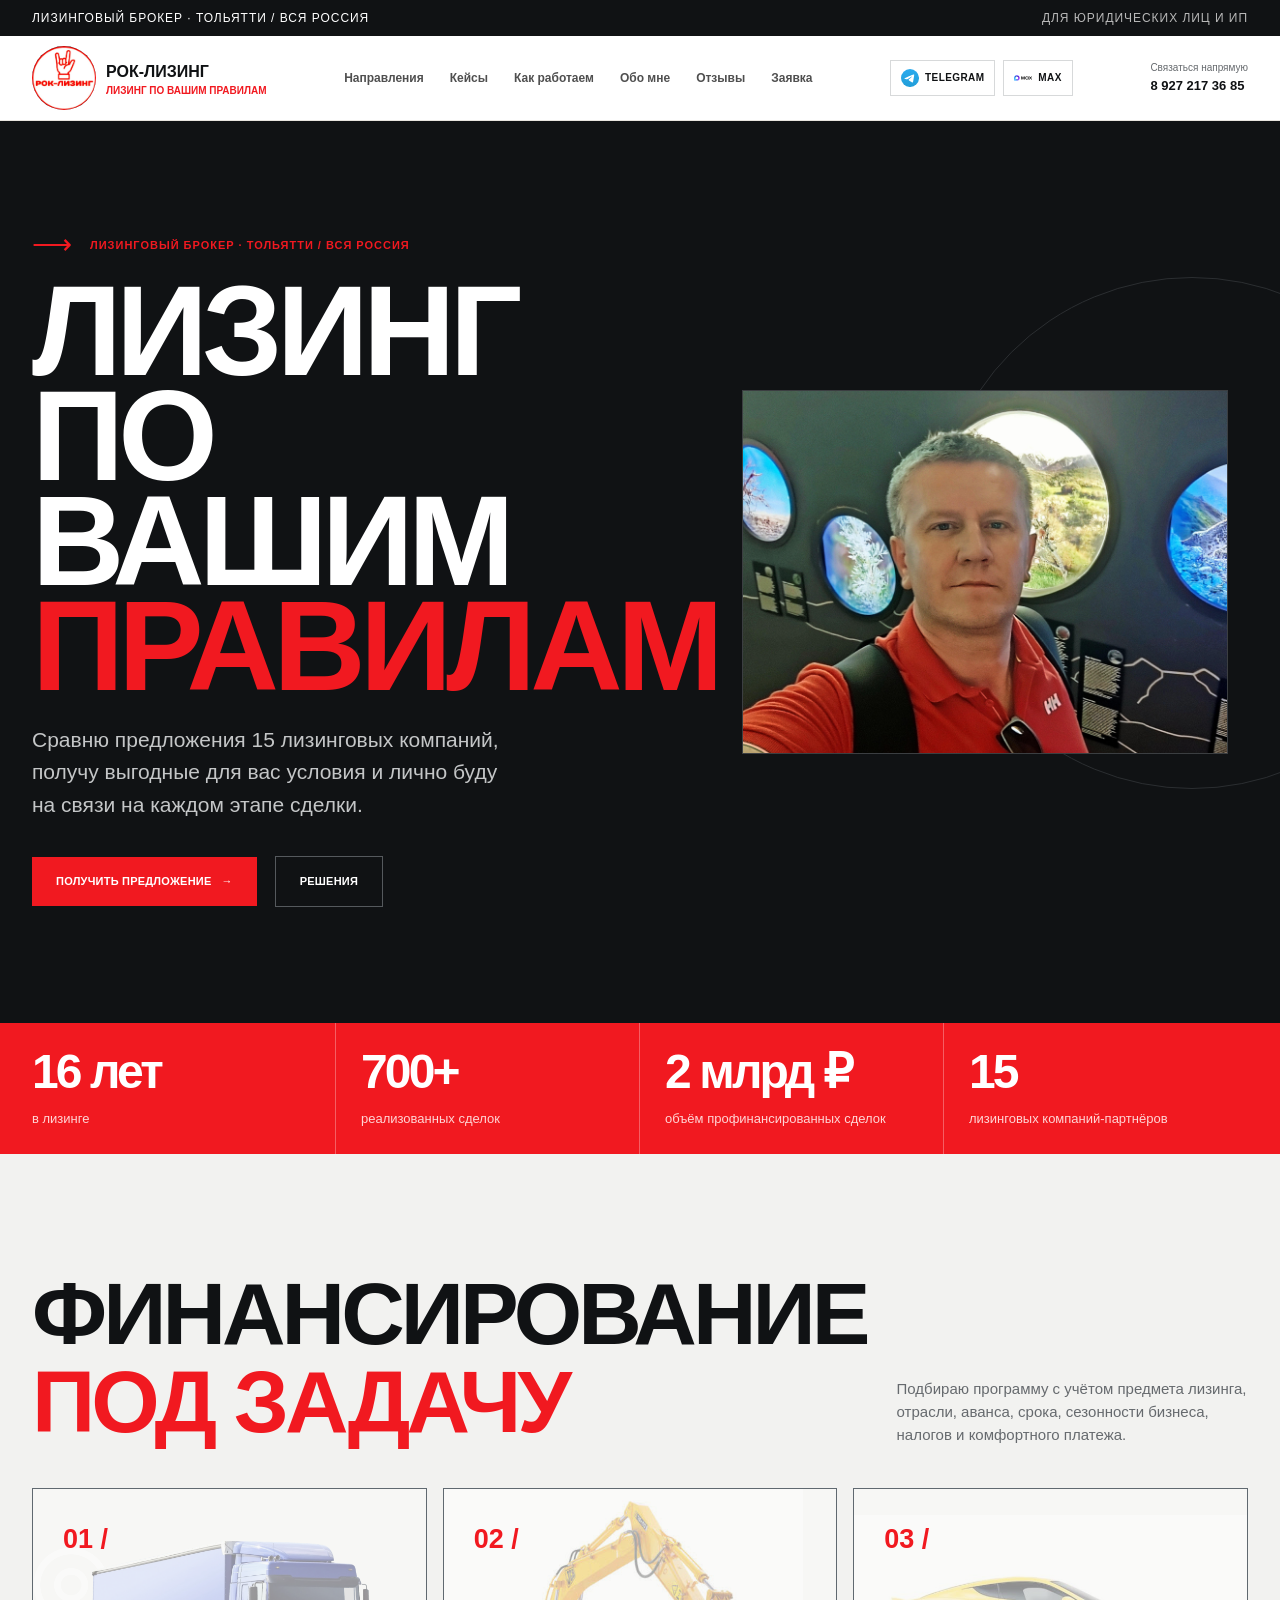
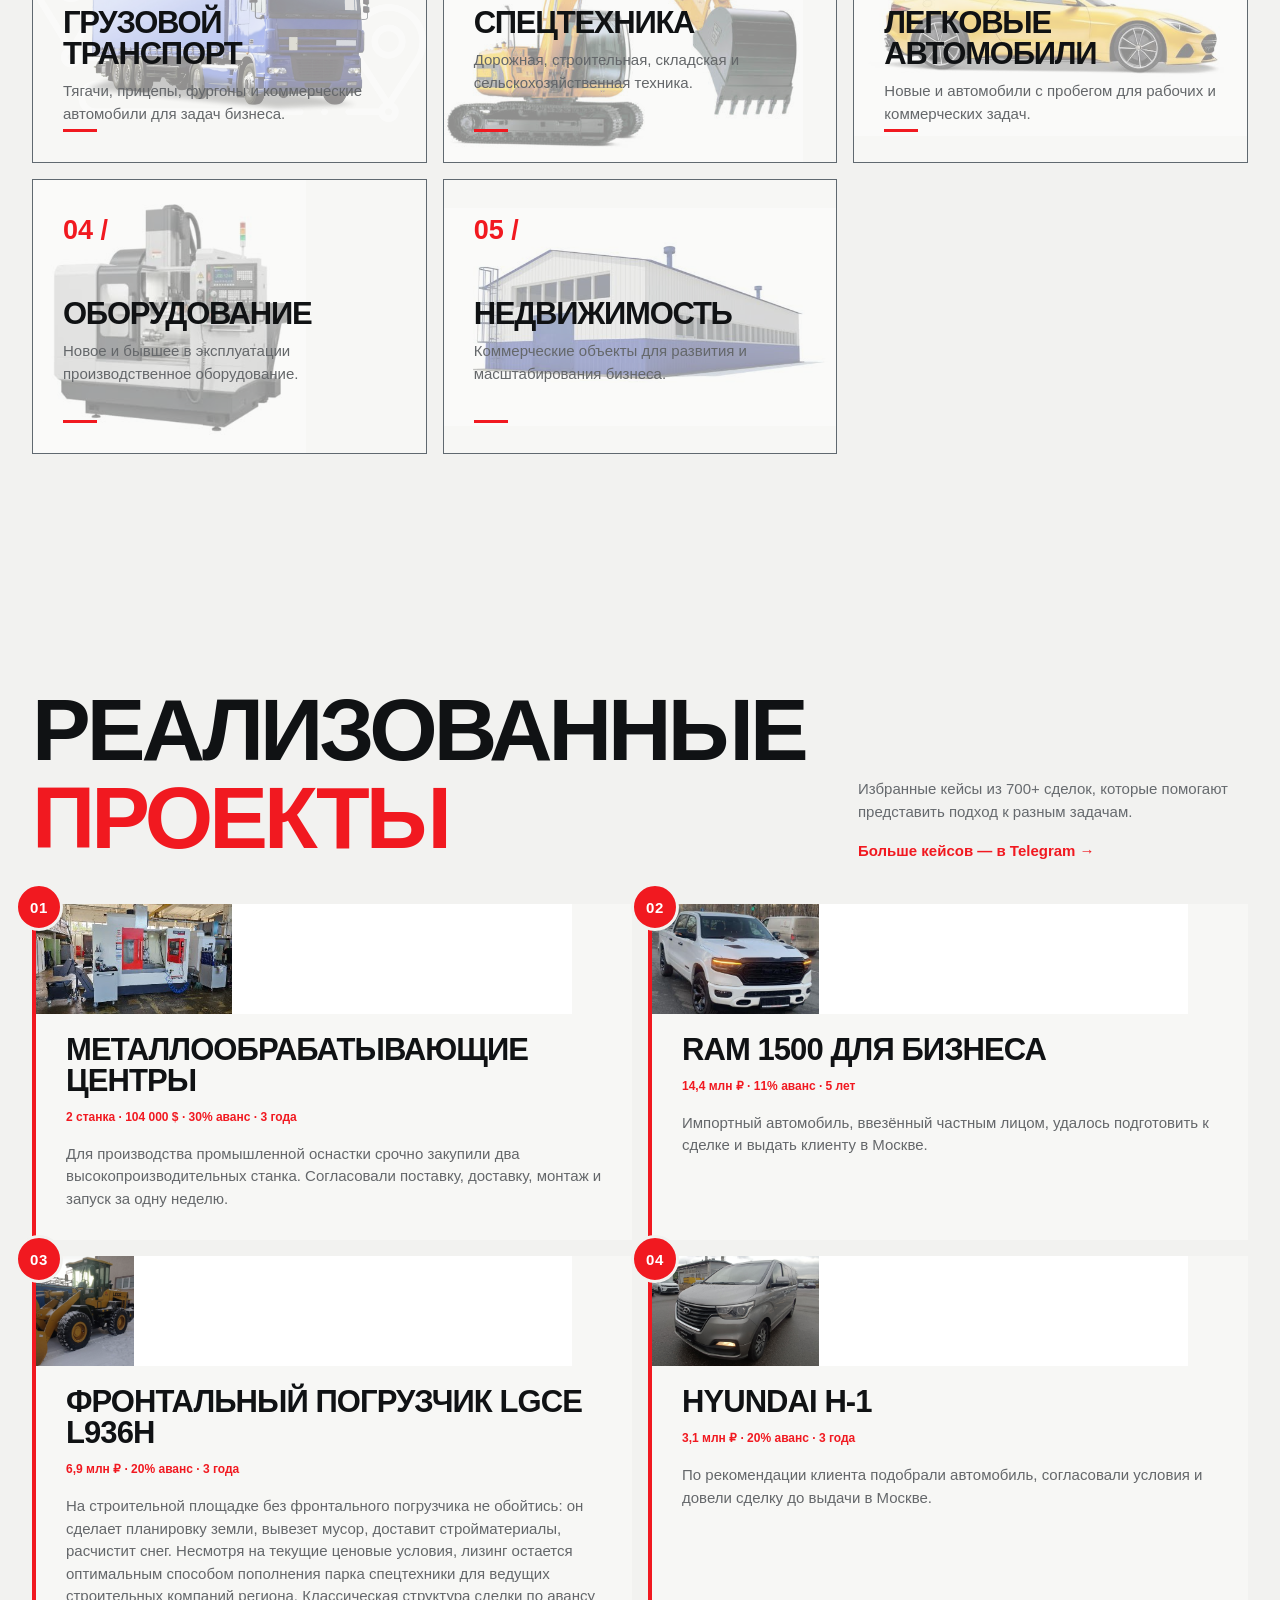
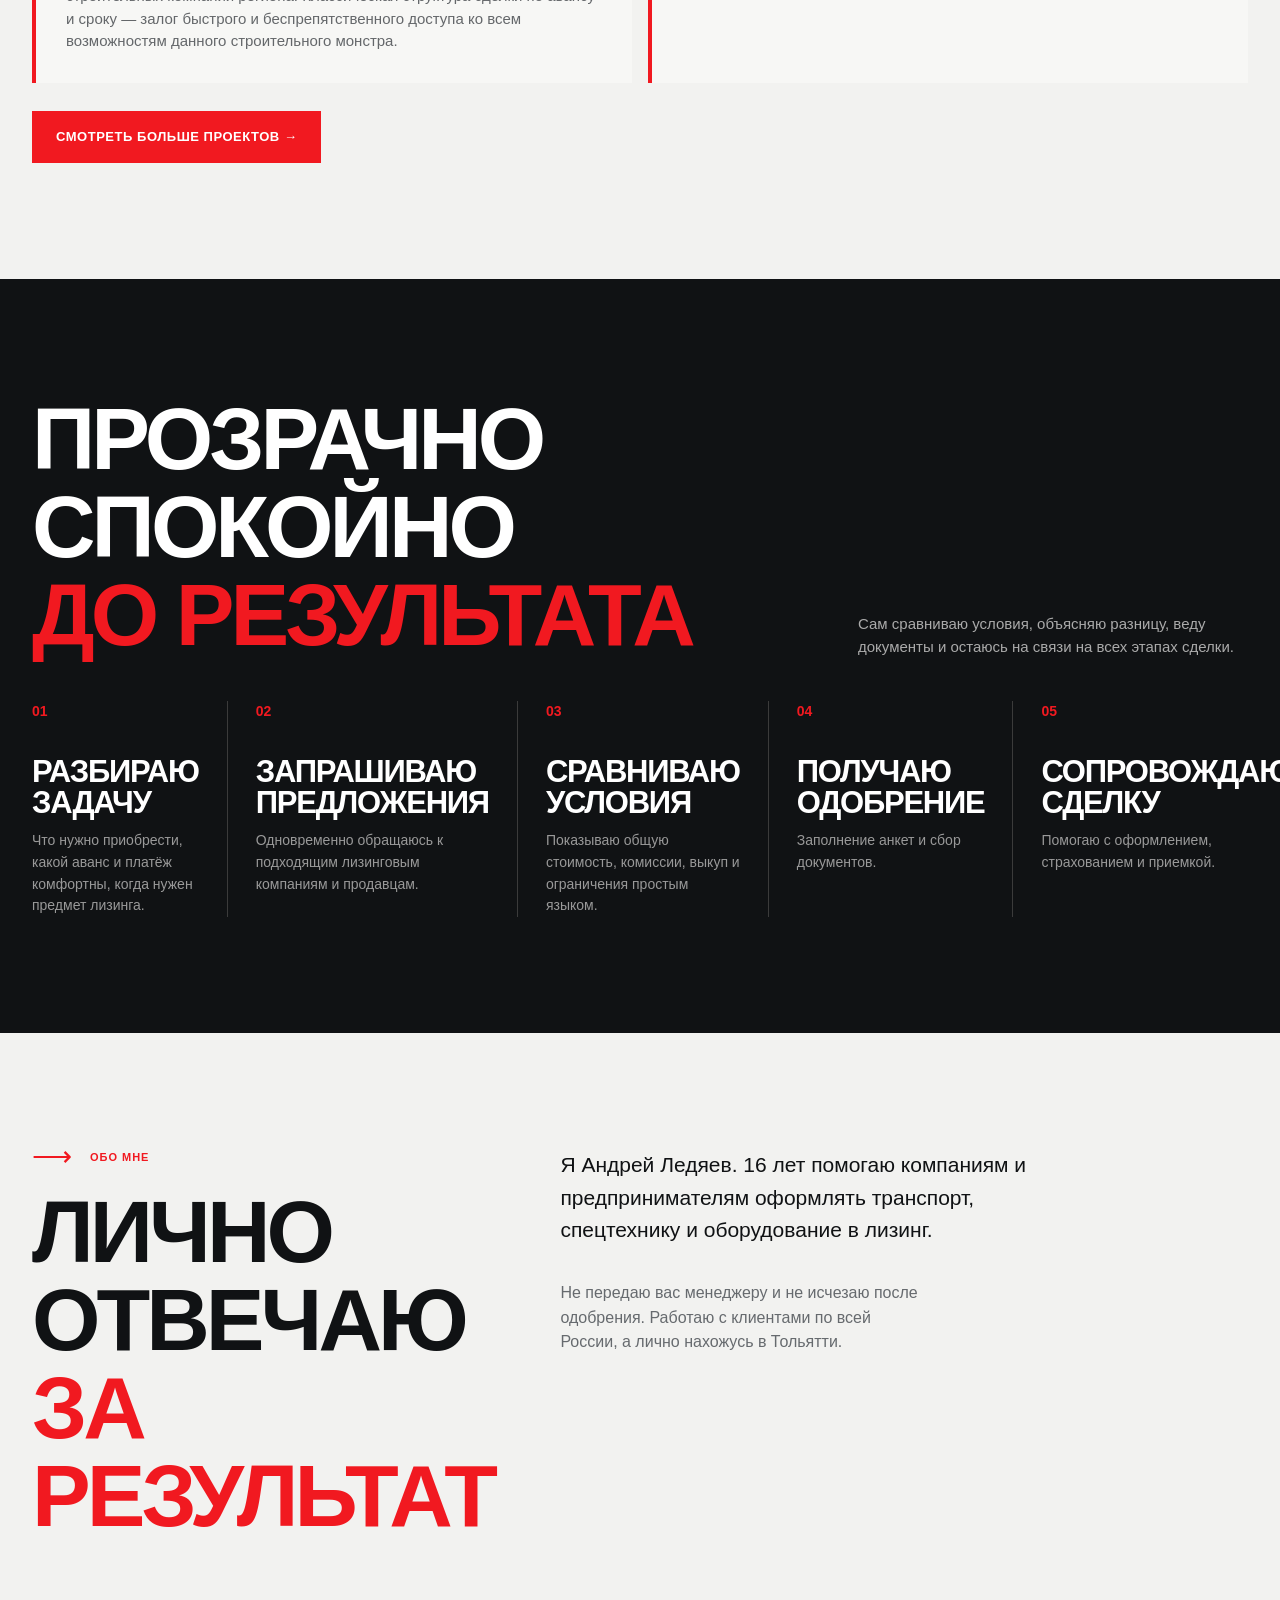
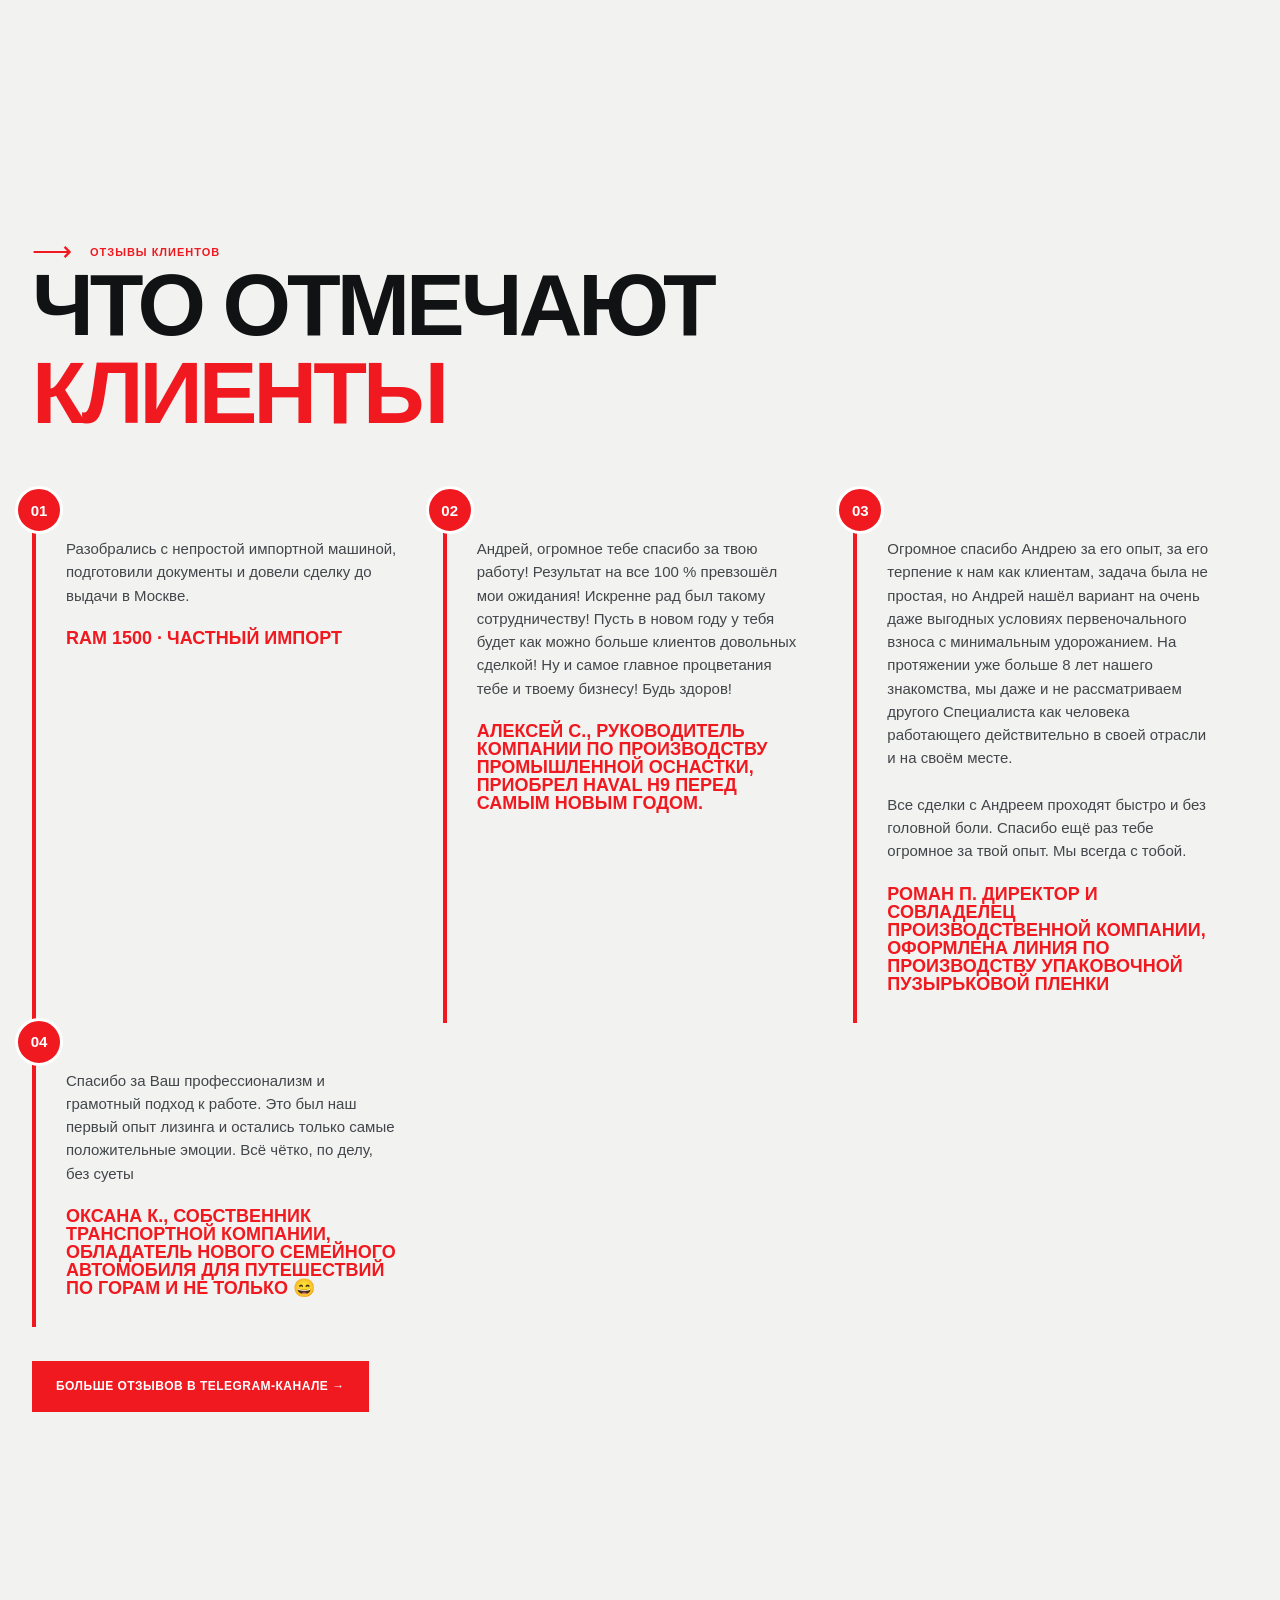
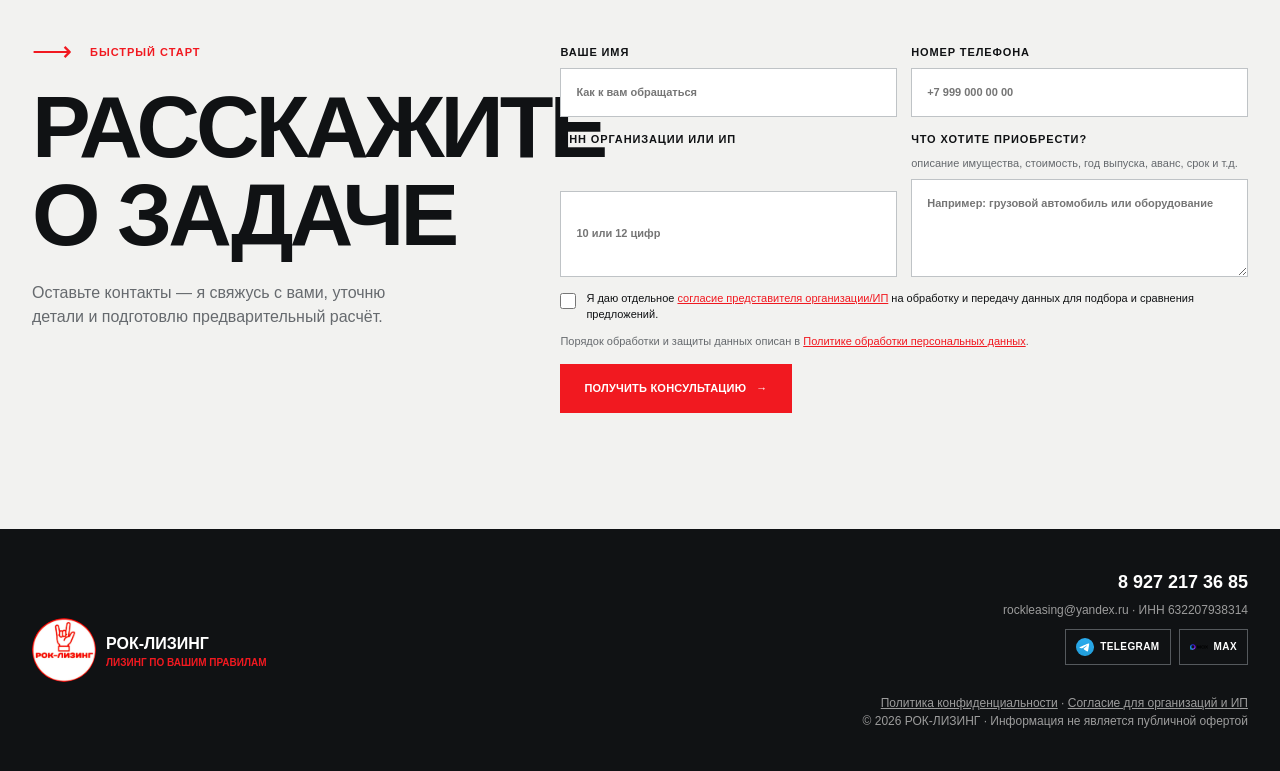
==== commit 632b5f56: "Improve mobile responsive layouts Co-authored-by: Copilot App <223556219+Copilot@users.noreply.githu" ====
--- a/index.html
+++ b/index.html
@@ -559,6 +559,7 @@
       object-position: left center;
     }     
 </style>
+  <link rel="stylesheet" href="responsive.css">
 </head>
 <body>
   <div class="topbar">
--- a/responsive.css
+++ b/responsive.css
@@ -0,0 +1,528 @@
+img,
+video {
+  max-width: 100%;
+}
+
+@media (max-width: 900px) {
+  .cases-grid,
+  .legal-hero-grid,
+  .legal-layout {
+    min-width: 0;
+  }
+
+  .container {
+    max-width: calc(100% - 48px);
+  }
+
+  .header-inner {
+    min-width: 0;
+    flex-wrap: wrap;
+  }
+
+  .header-actions {
+    min-width: 0;
+    flex: 1 1 100%;
+    flex-wrap: wrap;
+    gap: 8px;
+  }
+
+  .apply-button,
+  .contact-button {
+    min-width: 0;
+    min-height: 44px;
+    flex: 1 1 120px;
+    justify-content: center;
+  }
+
+  .back {
+    min-height: 44px;
+    flex: 1 1 100%;
+    text-align: center;
+  }
+
+  .back-link {
+    min-height: 44px;
+    display: inline-flex;
+    align-items: center;
+  }
+
+  .case,
+  .legal-document,
+  .legal-operator,
+  .legal-hero-grid > *,
+  .legal-layout > * {
+    min-width: 0;
+    overflow-wrap: anywhere;
+  }
+
+  .legal-layout {
+    grid-template-columns: minmax(0, 260px) minmax(0, 1fr);
+    gap: 40px;
+  }
+
+  .legal-hero-grid {
+    grid-template-columns: minmax(0, 1.35fr) minmax(0, .65fr);
+    gap: 36px;
+  }
+}
+
+@media (max-width: 800px) {
+  .container {
+    width: min(calc(100% - 32px), 720px);
+    max-width: none;
+  }
+
+  .nav {
+    height: auto;
+    min-height: 68px;
+    flex-wrap: wrap;
+    gap: 12px;
+    padding: 8px 0;
+  }
+
+  .logo,
+  .brand {
+    min-width: 0;
+  }
+
+  .nav__phone {
+    display: none;
+  }
+
+  .nav__contact-links {
+    margin-left: auto;
+  }
+
+  .contact-link,
+  .contact-button,
+  .apply-button {
+    min-height: 44px;
+  }
+
+  .hero__grid,
+  .form-wrap {
+    grid-template-columns: minmax(0, 1fr);
+    gap: 36px;
+  }
+
+  .hero__grid {
+    min-height: 0;
+    padding: 60px 0 72px;
+  }
+
+  .hero__visual,
+  .hero__photo {
+    min-width: 0;
+    max-width: 100%;
+  }
+
+  .hero__photo {
+    height: auto;
+  }
+
+  .stats__grid {
+    grid-template-columns: repeat(2, minmax(0, 1fr));
+  }
+
+  .stat {
+    min-width: 0;
+    padding: 20px 16px;
+    overflow-wrap: anywhere;
+  }
+
+  .stat:not(:first-child) {
+    padding-left: 16px;
+  }
+
+  .stat:nth-child(odd) {
+    padding-left: 0;
+  }
+
+  .stat:nth-child(2) {
+    border-right: 0;
+  }
+
+  .stat:nth-child(n+3) {
+    border-top: 1px solid rgba(255,255,255,.3);
+  }
+
+  .cards,
+  .process__grid {
+    grid-template-columns: repeat(2, minmax(0, 1fr));
+  }
+
+  .card,
+  .step,
+  .review-card,
+  .section-head > *,
+  .form-wrap > * {
+    min-width: 0;
+    overflow-wrap: anywhere;
+  }
+
+  .step,
+  .step:not(:last-child) {
+    margin: 0;
+    padding: 0 0 22px;
+    border: 0;
+    border-bottom: 1px solid #3b3b3b;
+  }
+
+  .step:last-child {
+    margin: 0;
+    padding-bottom: 0;
+    border: 0;
+  }
+
+  .reviews-grid {
+    grid-template-columns: repeat(2, minmax(0, 1fr));
+  }
+
+  .form-wrap {
+    gap: 32px;
+  }
+
+  form,
+  input,
+  textarea,
+  form .button {
+    min-width: 0;
+    max-width: 100%;
+  }
+
+  .footer__inner {
+    align-items: flex-start;
+    flex-direction: column;
+  }
+
+  .footer__details {
+    min-width: 0;
+    max-width: 100%;
+    text-align: left;
+    overflow-wrap: anywhere;
+  }
+
+  .footer__contact-links {
+    justify-content: flex-start;
+    flex-wrap: wrap;
+  }
+
+  .case__image {
+    max-width: 100%;
+  }
+
+  .case img,
+  .case video {
+    height: auto;
+    max-height: 180px;
+    aspect-ratio: 16 / 9;
+    object-fit: contain;
+  }
+
+  .site-header .header-inner {
+    flex-wrap: wrap;
+  }
+
+  .legal-hero-grid,
+  .legal-layout {
+    grid-template-columns: minmax(0, 1fr);
+    gap: 28px;
+  }
+
+  .legal-operator {
+    position: static;
+  }
+
+  .legal-hero h1 {
+    font-size: clamp(40px, 8vw, 64px);
+    overflow-wrap: anywhere;
+  }
+
+  .legal-document,
+  .legal-document section,
+  .legal-footer .container {
+    min-width: 0;
+    overflow-wrap: anywhere;
+  }
+
+  .legal-partners {
+    grid-template-columns: repeat(2, minmax(0, 1fr));
+  }
+
+  section {
+    padding-top: 72px;
+    padding-bottom: 72px;
+  }
+}
+
+@media (min-width: 560px) and (max-width: 800px) {
+  .cards {
+    grid-template-columns: repeat(2, minmax(0, 1fr));
+  }
+}
+
+@media (max-width: 559px) {
+  .container {
+    width: calc(100% - 32px);
+  }
+
+  .topbar {
+    font-size: 10px;
+  }
+
+  .nav {
+    row-gap: 4px;
+  }
+
+  .nav > .logo {
+    flex: 1 1 100%;
+  }
+
+  .nav__contact-links {
+    width: 100%;
+    justify-content: flex-end;
+    margin: 0;
+  }
+
+  .nav__contact-links .contact-link {
+    min-height: 44px;
+    padding: 8px 10px;
+    font-size: 10px;
+  }
+
+  h1 {
+    font-size: clamp(38px, 12vw, 58px);
+    line-height: .9;
+    overflow-wrap: anywhere;
+  }
+
+  .hero__lead {
+    font-size: 17px;
+  }
+
+  .section-title {
+    font-size: clamp(32px, 9vw, 46px);
+    line-height: 1;
+    overflow-wrap: anywhere;
+  }
+
+  .hero__grid {
+    padding: 48px 0 56px;
+  }
+
+  .hero__visual {
+    min-height: 0;
+  }
+
+  .hero__photo {
+    width: 100%;
+    aspect-ratio: 4 / 3;
+    object-fit: cover;
+  }
+
+  .stats__grid,
+  .cards,
+  .cases__grid,
+  .process__grid,
+  .reviews-grid {
+    grid-template-columns: minmax(0, 1fr);
+  }
+
+  .stat,
+  .stat:not(:first-child),
+  .stat:nth-child(odd) {
+    min-height: 0;
+    padding: 18px 0;
+    border-right: 0;
+  }
+
+  .stat + .stat {
+    border-top: 1px solid rgba(255,255,255,.3);
+  }
+
+  .stat strong {
+    font-size: 32px;
+  }
+
+  .card {
+    min-height: 230px;
+    padding: 24px;
+  }
+
+  .card h3,
+  .case__title,
+  .step h3 {
+    font-size: clamp(22px, 7vw, 28px);
+    overflow-wrap: anywhere;
+  }
+
+  .card__line {
+    left: 24px;
+    bottom: 24px;
+  }
+
+  .case {
+    padding: 24px;
+  }
+
+  .case__image {
+    width: calc(100% + 48px);
+    max-width: none;
+    height: 110px;
+    margin: -24px -24px 18px;
+  }
+
+  .case img,
+  .case video {
+    width: 100%;
+    max-width: 100%;
+    height: auto;
+    aspect-ratio: 16 / 9;
+    object-fit: contain;
+  }
+
+  .review-card {
+    min-height: 0;
+    padding: 24px;
+  }
+
+  .reviews-channel,
+  .cases__more,
+  .telegram-button {
+    max-width: 100%;
+    min-height: 44px;
+    align-items: center;
+    justify-content: center;
+    padding: 14px 16px;
+    text-align: center;
+    overflow-wrap: anywhere;
+  }
+
+  form {
+    grid-template-columns: minmax(0, 1fr);
+  }
+
+  label:last-of-type,
+  form .button {
+    grid-column: auto;
+  }
+
+  input,
+  textarea {
+    min-height: 44px;
+  }
+
+  form .button {
+    width: 100%;
+  }
+
+  .consent-check {
+    align-items: flex-start;
+  }
+
+  footer {
+    padding: 32px 0;
+  }
+
+  .site-header {
+    padding: 14px 0;
+  }
+
+  .site-header .header-inner {
+    align-items: flex-start;
+    flex-direction: column;
+    gap: 12px;
+  }
+
+  .header-actions {
+    width: 100%;
+    justify-content: flex-start;
+    gap: 8px;
+  }
+
+  .apply-button,
+  .contact-button {
+    flex: 1 1 120px;
+    min-width: 0;
+    justify-content: center;
+    padding: 10px;
+    white-space: normal;
+    text-align: center;
+  }
+
+  .back {
+    flex: 1 1 100%;
+    min-height: 44px;
+    display: flex;
+    align-items: center;
+    justify-content: center;
+  }
+
+  main {
+    padding: 42px 0;
+  }
+
+  .cases-grid {
+    grid-template-columns: minmax(0, 1fr);
+    gap: 36px;
+  }
+
+  .case h2 {
+    font-size: clamp(24px, 7vw, 31px);
+    line-height: 1.1;
+    overflow-wrap: anywhere;
+  }
+
+  .case img,
+  .case video {
+    margin-bottom: 16px;
+  }
+
+  .case .meta,
+  .case .desc,
+  .legal-document,
+  .legal-callout,
+  .legal-footer {
+    overflow-wrap: anywhere;
+  }
+
+  .legal-hero {
+    padding: 36px 0 42px;
+  }
+
+  .legal-hero h1 {
+    font-size: clamp(34px, 10.5vw, 48px);
+    line-height: 1;
+  }
+
+  .legal-body {
+    padding: 48px 0;
+  }
+
+  .legal-document section {
+    padding-bottom: 28px;
+    margin-bottom: 28px;
+  }
+
+  .legal-document h2 {
+    font-size: clamp(24px, 7vw, 30px);
+    line-height: 1.1;
+  }
+
+  .legal-document h3 {
+    font-size: 21px;
+    line-height: 1.15;
+  }
+
+  .legal-callout {
+    padding: 16px;
+  }
+
+  .legal-partners {
+    grid-template-columns: minmax(0, 1fr);
+  }
+
+  .legal-footer {
+    padding: 24px 0;
+  }
+}
